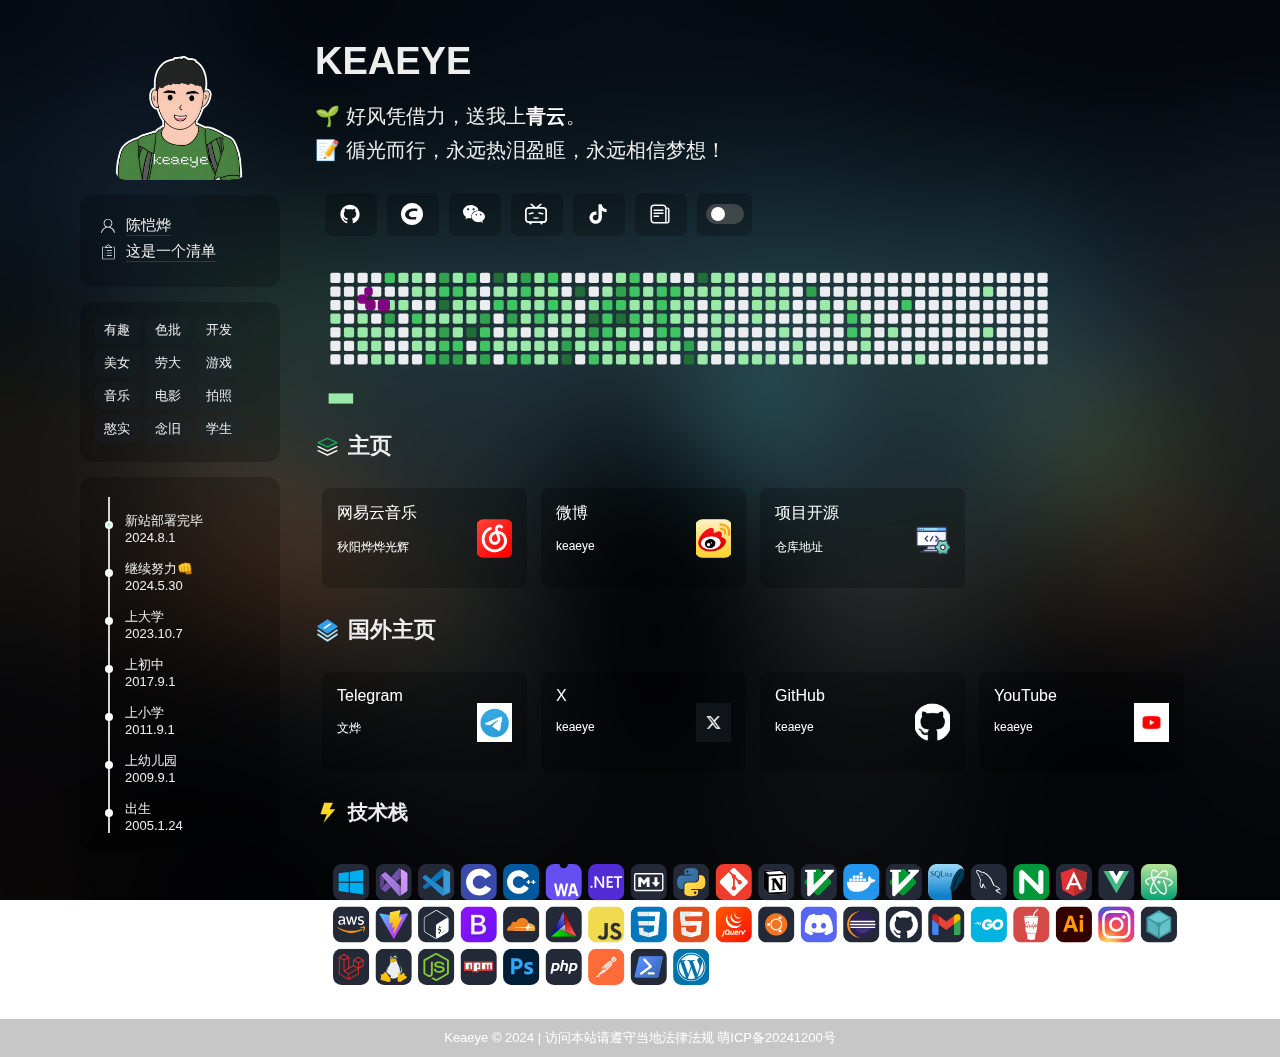
==== index.html @ 4d222f9a "Update index.html" ====
<!DOCTYPE html>
<html id="html">
<head>
	<meta charset="utf-8">
	<meta http-equiv="X-UA-Compatible" content="IE=edge">
	<title>KEAEYE | 恺烨</title>
	<link rel="icon" href="./static/img/favicon.ico">
	<meta name="description" content="I'm keaeye[恺烨]，一名热爱技术，爱捣鼓的人。📝喜欢分享技术，乐于结交朋友。循光而行，永远热泪盈眶，永远相信梦想——陈恺烨">
	<meta name="keywords" content="keaeye,网络安全,码农,编程,红蓝对抗,CTF,渗透测试,木马病毒,计算机网络,操作系统,逆向工程,Python,Web开发,全栈开发,C语言,汇编,Win32开发,加密与解密,Linux教学编,编程资源,编程学习,计算机,自学编程，恺烨，陈恺烨">
	<meta name="viewport" content="width=device-width, initial-scale=1.0, maximum-scale=1.0, user-scalable=no">
	<link rel="stylesheet" href="./static/css/style.css">
	<link rel="stylesheet" href="./static/css/theme.css">
</head>

<body>
	<div class="container-filter"></div>
	<div class="container-main">
		<div class="container-left">
			<a href="https://keaeye.fun" class="logo" style="background-image: url(./static/img/logo.png);"></a>
			<div class="left-div left-des">
				<div class="left-des-item">
					<svg t="1717036766762" class="icon" viewBox="0 0 1024 1024" version="1.1" xmlns="http://www.w3.org/2000/svg" p-id="3635" width="256" height="256">
						<path d="M372.90833 573.517773c-169.341448-111.108579-166.972428-309.963004-68.768101-421.613951 102.348833-116.358287 279.887193-127.374487 393.027092-22.006816 67.9699 63.303493 98.09176 142.622176 87.633278 234.845111-10.299865 90.780033-58.498936 159.3537-130.823125 205.234917 48.142787 30.295828 99.120212 56.329466 142.995693 91.271234 86.031759 68.517384 134.614581 160.776136 152.221056 269.300794 2.865338 17.662759-2.890921 31.80013-20.686714 35.397152-22.656633 4.58454-29.272493-12.377235-32.470414-30.341878-16.219857-91.127967-57.572818-168.686514-126.320452-230.746655-188.989477-170.6155-468.52362-125.859951-592.935552 96.771658-22.820367 40.836176-34.404517 88.175646-49.150772 133.176795-5.725558 17.473442-9.987748 35.136201-32.086664 31.150312-21.126748-3.806806-23.572518-20.502513-20.15458-39.848658 28.924559-163.748923 123.475581-274.468635 273.803468-340.422565 6.994494-3.070004 14.203887-5.648808 21.275131-8.549963C371.035627 576.899895 371.311927 575.93796 372.90833 573.517773zM509.948214 553.706011c125.547834 0.450267 230.900155-100.629631 230.741538-221.383141-0.158617-121.091211-107.787858-228.909769-228.781852-229.180952C391.205556 102.865617 284.405217 209.067306 282.128297 331.632119 279.943477 449.274691 386.621016 553.26086 509.948214 553.706011z" p-id="3636"></path>
					</svg>
					<a style="border-bottom: 1px solid rgba(125, 125, 125, .3);" target="_blank" onclick="return false;" href="#">陈恺烨</a>
				</div>
				<div class="left-des-item">
					<svg t="1717036859923" class="icon" viewBox="0 0 1024 1024" version="1.1" xmlns="http://www.w3.org/2000/svg" p-id="5327" width="256" height="256"><path d="M885.333333 981.333333H181.333333a53.393333 53.393333 0 0 1-53.333333-53.333333V224a53.393333 53.393333 0 0 1 53.333333-53.333333h53.333334a21.333333 21.333333 0 0 1 0 42.666666h-53.333334a10.666667 10.666667 0 0 0-10.666666 10.666667v704a10.666667 10.666667 0 0 0 10.666666 10.666667h704a10.666667 10.666667 0 0 0 10.666667-10.666667V224a10.666667 10.666667 0 0 0-10.666667-10.666667h-53.333333a21.333333 21.333333 0 0 1 0-42.666666h53.333333a53.393333 53.393333 0 0 1 53.333334 53.333333v704a53.393333 53.393333 0 0 1-53.333334 53.333333zM768 234.666667c0-26.046667-13.273333-50.786667-38.38-71.546667-19.533333-16.153333-46.053333-29.666667-77.186667-39.38a129.22 129.22 0 0 0-41.453333-54.84 128 128 0 0 0-155.293333 0 129.22 129.22 0 0 0-41.453334 54.84c-31.133333 9.713333-57.646667 23.226667-77.186666 39.38C311.94 183.88 298.666667 208.62 298.666667 234.666667a21.333333 21.333333 0 0 0 21.333333 21.333333h426.666667a21.333333 21.333333 0 0 0 21.333333-21.333333z m-403.76-38.666667c17.166667-14.193333 42.14-26.066667 72.226667-34.32a21.333333 21.333333 0 0 0 14.853333-14.666667C461.773333 110.666667 495.5 85.333333 533.333333 85.333333s71.56 25.333333 82 61.673334a21.333333 21.333333 0 0 0 14.853334 14.666666c30.086667 8.253333 55.06 20.126667 72.226666 34.32 5.46 4.513333 11.46 10.406667 15.953334 17.333334H348.286667c4.493333-6.92 10.493333-12.813333 15.953333-17.326667zM768 746.666667a21.333333 21.333333 0 0 0-21.333333-21.333334H448a21.333333 21.333333 0 0 0 0 42.666667h298.666667a21.333333 21.333333 0 0 0 21.333333-21.333333z m0-170.666667a21.333333 21.333333 0 0 0-21.333333-21.333333H448a21.333333 21.333333 0 0 0 0 42.666666h298.666667a21.333333 21.333333 0 0 0 21.333333-21.333333z m0-170.666667a21.333333 21.333333 0 0 0-21.333333-21.333333H448a21.333333 21.333333 0 0 0 0 42.666667h298.666667a21.333333 21.333333 0 0 0 21.333333-21.333334z m-448-21.333333a21.333333 21.333333 0 1 0 21.333333 21.333333 21.333333 21.333333 0 0 0-21.333333-21.333333z m21.333333 192a21.333333 21.333333 0 1 1-21.333333-21.333333 21.333333 21.333333 0 0 1 21.333333 21.333333z m0 170.666667a21.333333 21.333333 0 1 1-21.333333-21.333334 21.333333 21.333333 0 0 1 21.333333 21.333334z" fill="#ffffff" p-id="5328"></path></svg>
					<a style="border-bottom: 1px solid rgba(125, 125, 125, .3);" target="_blank" onclick="return false;" href="#">这是一个清单</a>
				</div>
			</div>
			<div class="left-div left-tag">
				<div class="left-tag-item">有趣</div>
				<div class="left-tag-item">色批</div>
				<div class="left-tag-item">开发</div>
				<div class="left-tag-item">美女</div>
				<div class="left-tag-item">劳大</div>
				<div class="left-tag-item">游戏</div>
				<div class="left-tag-item">音乐</div>
				<div class="left-tag-item">电影</div>
				<div class="left-tag-item">拍照</div>
				<div class="left-tag-item">憨实</div>
				<div class="left-tag-item">念旧</div>
				<div class="left-tag-item">学生</div>
			</div>
			<div class="left-div left-time">
				<ul id="line">
					<li>
						<div class="focus"></div>
						<div>新站部署完毕
						</div>
						<div>2024.8.1</div>
					</li>
					<li>
						<div class="focus"></div>
						<div>继续努力👊
						</div>
						<div>2024.5.30</div>
					</li>
					<li>
						<div class="focus"></div>
						<div>上大学</div>
						<div>2023.10.7</div>
					</li>
					<!--
					<li>
						<div class="focus"></div>
						<div>上高中</div>
						<div>2020.9.1</div>
					</li>
					-->
					<li>
						<div class="focus"></div>
						<div>上初中</div>
						<div>2017.9.1</div>
					</li>
					<li>
						<div class="focus"></div>
						<div>上小学</div>
						<div>2011.9.1</div>
					</li>
					<li>
						<div class="focus"></div>
						<div>上幼儿园</div>
						<div>2009.9.1</div>
					</li>
					<li>
						<div class="focus"></div>
						<div>出生</div>
						<div>2005.1.24</div>
					</li>
				</ul>
			</div>
		</div>
		<div class="container-right">
			<header>
				<a href="https://keaeye.fun" class="index-logo" style="background-image: url(./static/img/logo.png);"></a>
				<div class="welcome">KEAEYE</div>
				<div class="description">🌱 好风凭借力，送我上<span class="purpleText">青云</span>。</div>
				<div class="description">📝 循光而行，永远热泪盈眶，永远相信梦想！</div>

				<div class="iconContainer">
					<a class="iconItem" onclick="" target="_blank" href="https://github.com/keaeye">
						<svg t="1704870335945" class="icon" viewBox="0 0 1024 1024" version="1.1" xmlns="http://www.w3.org/2000/svg" p-id="2487">
                            <path d="M511.6 76.3C264.3 76.2 64 276.4 64 523.5 64 718.9 189.3 885 363.8 946c23.5 5.9 19.9-10.8 19.9-22.2v-77.5c-135.7 15.9-141.2-73.9-150.3-88.9C215 726 171.5 718 184.5 703c30.9-15.9 62.4 4 98.9 57.9 26.4 39.1 77.9 32.5 104 26 5.7-23.5 17.9-44.5 34.7-60.8-140.6-25.2-199.2-111-199.2-213 0-49.5 16.3-95 48.3-131.7-20.4-60.5 1.9-112.3 4.9-120 58.1-5.2 118.5 41.6 123.2 45.3 33-8.9 70.7-13.6 112.9-13.6 42.4 0 80.2 4.9 113.5 13.9 11.3-8.6 67.3-48.8 121.3-43.9 2.9 7.7 24.7 58.3 5.5 118 32.4 36.8 48.9 82.7 48.9 132.3 0 102.2-59 188.1-200 212.9 23.5 23.2 38.1 55.4 38.1 91v112.5c0.8 9 0 17.9 15 17.9 177.1-59.7 304.6-227 304.6-424.1 0-247.2-200.4-447.3-447.5-447.3z"  p-id="2488"></path>
                        </svg>
						<div class="iconTip">Github</div>
					</a>
					<a class="iconItem" onclick="" target="_blank" href="http://t.csdnimg.cn/J7cQx">
						<svg t="1711212145865" class="icon" viewBox="0 0 1024 1024" version="1.1" xmlns="http://www.w3.org/2000/svg" p-id="4451" width="200" height="200"><path d="M512 0c282.784 0 512 229.216 512 512s-229.216 512-512 512S0 794.784 0 512 229.216 0 512 0z m189.952 752l11.2-108.224c-31.904 9.536-100.928 16.128-147.712 16.128-134.464 0-205.728-47.296-195.328-146.304 11.584-110.688 113.152-145.696 232.64-145.696 54.784 0 122.432 8.8 151.296 18.336L768 272.704C724.544 262.24 678.272 256 599.584 256c-203.2 0-388.704 94.88-406.4 263.488C178.336 660.96 303.584 768 535.616 768c80.672 0 138.464-6.432 166.336-16z" fill="#FFFFFF" p-id="4452"></path></svg>
						<div class="iconTip">CSDN</div>
					</a>
					<a class="iconItem" onclick="pop('./static/img/vx.jpg')" href="javascript:void(0)">
						<svg t="1716999855742" class="icon" viewBox="0 0 1024 1024" version="1.1" xmlns="http://www.w3.org/2000/svg" p-id="5241" width="256" height="256"><path d="M693.248 347.218c11.633 0 23.265 0.86 34.939 2.048C696.852 203.12 540.672 94.74 362.496 94.74 163.348 94.74 0 230.4 0 403.005c0 99.574 54.19 181.453 144.916 244.9L108.79 757.064l126.853-63.816c45.343 8.847 81.879 18.022 126.853 18.022 11.223 0 22.487-0.368 33.71-1.597-7.25-24.085-11.223-49.766-11.223-75.858-0.04-158.147 136.07-286.597 308.265-286.597z m-195.092-98.345c27.279 0 45.342 18.063 45.342 45.343s-18.063 45.342-45.342 45.342c-27.32 0-54.6-18.063-54.6-45.342 0.41-27.239 27.689-45.343 54.6-45.343zM244.49 339.599c-27.32 0-54.6-18.063-54.6-45.342s27.28-45.343 54.6-45.343c27.28 0 45.302 18.063 45.302 45.343 0 26.87-18.022 45.342-45.302 45.342zM1024 629.801c0-144.876-144.916-262.922-307.896-262.922-172.606 0-308.265 118.046-308.265 262.922 0 145.326 135.7 262.963 308.265 262.963 36.126 0 72.622-9.257 108.748-18.063l99.574 54.6-27.28-90.727C969.81 783.974 1024 711.27 1024 629.801z m-407.839-45.343c-18.022 0-36.126-18.022-36.126-36.126 0-18.023 18.063-36.127 36.126-36.127 27.32 0 45.343 18.063 45.343 36.127 0 18.063-18.022 36.126-45.343 36.126z m199.516 0c-18.063 0-36.126-18.022-36.126-36.126 0-18.023 18.022-36.127 36.126-36.127 27.28 0 45.343 18.063 45.343 36.127 0 18.063-18.473 36.126-45.343 36.126z m0 0" fill="#ffffff" p-id="5242"></path></svg>
						<div class="iconTip">微信号</div>
					</a>
					<a class="iconItem" onclick="" target="_blank" href="https://b23.tv/58L9prE">
						<svg t="1716999901986" class="icon" viewBox="0 0 1071 1024" version="1.1" xmlns="http://www.w3.org/2000/svg" p-id="6380" width="256" height="256"><path d="M887.365188 952.783894H184.455499C82.758914 952.783894 0 876.72402 0 783.272408V336.111466c0-93.477378 82.758914-169.537251 184.455499-169.537252h704.043373c51.969094 0 101.67082 20.225949 136.377002 55.498973A159.256801 159.256801 0 0 1 1071.846453 336.420652V783.272408c0 93.451613-82.758914 169.511486-184.481265 169.511486zM184.455499 251.600495c-54.829069 0-99.429218 37.901109-99.429218 84.510971V783.272408c0 46.609861 44.600149 84.51097 99.429218 84.51097H887.365188c54.829069 0 99.429218-37.901109 99.429218-84.51097V335.415796a74.539706 74.539706 0 0 0-22.570613-53.72115c-18.808844-19.11803-46.377972-30.09415-75.750687-30.094151z" fill="#ffffff" p-id="6381"></path><path d="M397.794168 495.316736L219.651226 535.923226a36.355177 36.355177 0 0 1-15.175903-71.112889l178.142942-40.55496a35.8141 35.8141 0 0 1 43.131513 27.955611c4.302845 19.169562-8.786049 38.854434-27.95561 43.157279zM674.052285 495.316736c-19.169562-4.302845-32.258456-23.987717-27.955611-43.157279a35.8141 35.8141 0 0 1 43.131514-27.955611l178.142941 40.55496a36.355177 36.355177 0 0 1-15.175902 71.112889l-178.142942-40.554959zM268.811876 1023.999845a56.684187 56.684187 0 0 1-56.684187-56.813015v-42.590437a56.684187 56.684187 0 1 1 113.600264 0v42.590437a56.684187 56.684187 0 0 1-56.684187 56.813015zM803.034577 1023.999845a56.684187 56.684187 0 0 1-56.813015-56.813015v-42.590437a56.684187 56.684187 0 1 1 113.600264 0v42.590437a56.684187 56.684187 0 0 1-56.684187 56.813015z" fill="#ffffff" p-id="6382"></path><path d="M248.918821 42.946487m26.538343-29.671097l0 0q26.538343-29.671097 56.20944-3.132755l185.900469 166.272595q29.671097 26.538343 3.132754 56.20944l0 0q-26.538343 29.671097-56.20944 3.132755l-185.900468-166.272595q-29.671097-26.538343-3.132755-56.20944Z" fill="#ffffff" p-id="6383"></path><path d="M577.629382 262.330313m-26.538343-29.671098l0 0q-26.538343-29.671097 3.132755-56.20944l185.900468-166.272595q29.671097-26.538343 56.209441 3.132755l0 0q26.538343 29.671097-3.132755 56.20944l-185.900468 166.272595q-29.671097 26.538343-56.209441-3.132755Z" fill="#ffffff" p-id="6384"></path><path d="M595.621982 756.373184a39.447041 39.447041 0 0 1-30.738289-14.686357L533.346672 702.677799l-32.438814 38.467951a39.730462 39.730462 0 0 1-55.473207 5.153108l-44.316729-36.535535a23.188986 23.188986 0 1 1 29.501543-35.762569l39.163621 32.258455 33.495202-39.601634a39.6274 39.6274 0 0 1 61.038563 0.566842l32.722236 40.323069 45.424646-33.933215A23.188986 23.188986 0 1 1 669.904033 710.665117l-50.655051 37.798047a39.369745 39.369745 0 0 1-23.627 7.91002z" fill="#ffffff" p-id="6385"></path></svg>
						<div class="iconTip">B站</div>
					</a>
					<a class="iconItem" onclick="" target="_blank" href="https://v.douyin.com/iMnqpuas/ 4@5.com :3pm">
						<svg t="1717000121898" class="icon" viewBox="0 0 1024 1024" version="1.1" xmlns="http://www.w3.org/2000/svg" p-id="10944" width="256" height="256"><path d="M909.994667 309.475556v-34.702223a241.208889 241.208889 0 0 1-45.511111-4.892444 222.321778 222.321778 0 0 1-71.68-29.184 23.324444 23.324444 0 0 0-4.664889-4.380445 192.170667 192.170667 0 0 1-69.518223-76.458666 238.933333 238.933333 0 0 1-22.755555-63.146667h-0.853333a209.635556 209.635556 0 0 1-3.470223-39.822222H534.357333c0 75.719111 0.284444 151.438222-0.341333 227.157333v396.458667a131.413333 131.413333 0 0 1-61.781333 109.624889 130.104889 130.104889 0 0 1-130.844445 4.608 160.824889 160.824889 0 0 1-39.822222-32.597334 124.586667 124.586667 0 0 1-29.980444-67.527111 133.575111 133.575111 0 0 1 13.482666-74.922666 113.777778 113.777778 0 0 1 28.444445-35.328 159.288889 159.288889 0 0 1 66.673777-31.914667 110.705778 110.705778 0 0 1 61.952 1.877333V476.216889c0-15.246222 0.455111-30.549333-0.341333-45.511111-0.512-12.231111 0-24.462222 0-36.693334a287.345778 287.345778 0 0 0-190.236444 39.822223 290.133333 290.133333 0 0 0-95.630223 95.630222 286.890667 286.890667 0 0 0 79.644445 384.398222l2.104889 1.820445a283.192889 283.192889 0 0 0 104.106666 45.056 332.288 332.288 0 0 0 80.611556 6.485333 264.533333 264.533333 0 0 0 148.992-50.517333 297.187556 297.187556 0 0 0 81.009778-91.192889 310.556444 310.556444 0 0 0 42.040889-134.030223c0.967111-12.856889 0.398222-25.713778 0.341333-38.570666a35145.955556 35145.955556 0 0 1-0.967111-289.678222 371.427556 371.427556 0 0 0 216.177778 67.811555V309.475556z" fill="#ffffff" p-id="10945"></path></svg>
						<div class="iconTip">抖音</div>
					</a>
										<a class="iconItem" onclick="" target="_blank" href="https://blog.keaeye.fun">
						<svg t="1717000429493" class="icon" viewBox="0 0 1024 1024" version="1.1" xmlns="http://www.w3.org/2000/svg" p-id="14728" width="256" height="256"><path d="M0 0h1024v1024H0z" fill="#ffffff" opacity=".01" p-id="14729"></path><path d="M238.912 136.512a102.4 102.4 0 0 0-102.4 102.4v546.176a102.4 102.4 0 0 0 102.4 102.4h512V238.912a102.4 102.4 0 0 0-102.4-102.4h-409.6z m409.6-68.224c81.152 0 151.04 57.024 167.296 136.512h37.504a102.4 102.4 0 0 1 102.4 102.4v546.112a102.4 102.4 0 0 1-102.4 102.4h-614.4a170.688 170.688 0 0 1-170.624-170.624V238.912a170.688 170.688 0 0 1 170.624-170.624h409.6z m204.8 819.2a34.112 34.112 0 0 0 34.176-34.176V307.2a34.112 34.112 0 0 0-34.176-34.112H819.2v614.4h34.112z" fill="#ffffff" p-id="14730"></path><path d="M443.712 580.288a34.112 34.112 0 0 1 0 68.224h-204.8a34.112 34.112 0 1 1 0-68.224h204.8z m204.8-136.576a34.112 34.112 0 1 1 0 68.288h-409.6a34.112 34.112 0 0 1 0-68.288z m0-136.512a34.112 34.112 0 1 1 0 68.288h-409.6a34.112 34.112 0 1 1 0-68.288z" fill="#ffffff" p-id="14731"></path></svg>
						<div class="iconTip">博客</div>
					</a>
					<a class="switch" href="javascript:void(0)">
						<div class="onoffswitch">
							<input type="checkbox" name="onoffswitch" class="onoffswitch-checkbox" id="myonoffswitch" checked>
							<label class="onoffswitch-label" for="myonoffswitch">
								<span class="onoffswitch-inner"></span>
								<span class="onoffswitch-switch"></span>
							</label>
						</div>
					</a>
				</div>

				<div class="tanChiShe">
					<img id="tanChiShe" src="./static/svg/snake-Light.svg" alt="">
				</div>
			</header>

			<content>
				<div class="title">
					<svg t="1717039970588" class="icon" viewBox="0 0 1024 1024" version="1.1" xmlns="http://www.w3.org/2000/svg" p-id="7735" width="256" height="256"><path d="M906.24 543.232l-380.9792 177.0496a28.9792 28.9792 0 0 1-26.112 0.6144l-382.0032-177.7664a27.5456 27.5456 0 1 1 23.296-49.8688l370.9952 172.6976 371.3536-172.5952a27.5456 27.5456 0 1 1 23.4496 49.8688zM140.4416 658.5344l370.9952 172.6976 371.3536-172.5952a27.5456 27.5456 0 1 1 23.296 49.8688L525.1072 885.76a29.1328 29.1328 0 0 1-26.112 0.6144l-381.8496-177.9712a27.5456 27.5456 0 1 1 23.296-49.8688z" fill="#FFFFFF" p-id="7736"></path><path d="M922.9824 352.3072v-1.792a26.0608 26.0608 0 0 0-5.632-14.6432l-0.4608-0.5632A29.7472 29.7472 0 0 0 906.24 326.656l-381.2352-177.2544a29.2352 29.2352 0 0 0-26.1632-0.6144l-381.952 177.92A28.16 28.16 0 0 0 102.4 363.8272a26.4704 26.4704 0 0 0 10.24 11.4176 34.9696 34.9696 0 0 0 4.4544 2.6112l381.8496 177.7664a29.1328 29.1328 0 0 0 26.112-0.6144L906.24 377.9072a28.672 28.672 0 0 0 10.24-7.7824l0.8704-0.9728a26.2656 26.2656 0 0 0 5.7344-14.848c-0.1536-1.024-0.1024-1.4336-0.1024-1.9968z m-411.5456 148.48l-318.8224-148.48 318.6688-148.48 319.3344 148.48z" fill="#00B65F" p-id="7737"></path></svg>
					主页
				</div>

				<div class="projectList">
					<a class="projectItem a" target="_blank" href="https://y.music.163.com/m/user?id=1395076353">
					<div class="projectItemLeft">
						<h1>网易云音乐</h1>
						<p>秋阳烨烨光辉</p>
					</div>
					<div class="projectItemRight">
						<img src="./static/img/wyy.png" alt="">
					</div>
					</a>

					<a class="projectItem a" target="_blank" href="https://weibo.com/u/6434882560">
						<div class="projectItemLeft">
							<h1>微博</h1>
							<p>keaeye</p>
						</div>
						<div class="projectItemRight">
							<img src="./static/img/wb.png" alt="">
						</div>
					</a>

                                       <a class="projectItem b" target="_blank" href="https://github.com/keaeye/keaeye.github.io">
						<div class="projectItemLeft">
							<h1>项目开源</h1>
							<p>仓库地址</p>
						</div>
						<div class="projectItemRight">
							<img src="./static/img/i5.png" alt="">
						</div>
					</a>

				</div>
				<div class="title">
					<svg t="1717040026147" class="icon" viewBox="0 0 1024 1024" version="1.1" xmlns="http://www.w3.org/2000/svg" p-id="9734" width="256" height="256"><path d="M491.008 966.016L106.88 703.104c-18.944-12.928-21.632-39.808-5.76-56.32 12.416-12.8 32.128-15.104 47.104-5.248L491.52 867.968c12.416 8.192 28.544 8.192 40.832 0l342.4-227.2c14.976-9.856 34.816-7.68 47.232 5.248l0.896 0.896c15.744 16.512 13.056 43.264-5.888 56.192L532.864 966.016c-12.672 8.704-29.184 8.704-41.856 0z" fill="#BAE7FF" p-id="9735"></path><path d="M491.008 799.744L106.88 536.704c-18.944-12.928-21.632-39.808-5.76-56.32 12.416-12.8 32.128-15.104 47.104-5.248L491.52 701.568c12.416 8.192 28.544 8.192 40.832 0l342.4-227.2c14.976-9.984 34.816-7.68 47.232 5.248l0.896 0.896c15.744 16.512 13.056 43.264-5.888 56.192L532.864 799.744c-12.672 8.576-29.184 8.576-41.856 0z" fill="#99DBF2" p-id="9736"></path><path d="M491.008 633.344L115.456 376.192c-21.504-14.72-21.504-46.464 0-61.184L491.008 57.984c12.672-8.576 29.184-8.576 41.856 0l375.552 257.152c21.504 14.72 21.504 46.464 0 61.184L532.864 633.344c-12.672 8.576-29.184 8.576-41.856 0z" fill="#319EEC" p-id="9737"></path><path d="M636.288 279.424L401.024 439.168c-15.104 10.24-35.968 6.272-46.208-8.832s-6.272-35.968 8.832-46.208l235.264-159.744c15.104-10.24 35.968-6.272 46.208 8.832s6.272 35.968-8.832 46.208z" fill="#FFFFFF" p-id="9738"></path></svg>
					国外主页
				</div>

				<div class="projectList">
					<a class="projectItem b" target="_blank" href="https://t.me/keaeye">
						<div class="projectItemLeft">
							<h1>Telegram</h1>
							<p>文烨</p>
						</div>
						<div class="projectItemRight">
							<img src="./static/img/telegram.jpg" alt="">
						</div>
					</a>

					<a class="projectItem b" target="_blank" href="https://x.com/chen050124?t=INW8PSda0GGayMvz7vIZtw&s=09">
						<div class="projectItemLeft">
							<h1>X</h1>
							<p>keaeye</p>
						</div>
						<div class="projectItemRight">
							<img src="./static/img/x.png" alt="">
						</div>
					</a>

					<a class="projectItem b" target="_blank" href="https://github.com/keaeye">
						<div class="projectItemLeft">
							<h1>GitHub</h1>
							<p>keaeye</p>
						</div>
						<div class="projectItemRight">
							<img src="./static/img/github.png" alt="">
						</div>
					</a>
					
					<a class="projectItem b" target="_blank" href="https://youtube.com/@keaeye?si=I_HWl1Apapp260wF">
						<div class="projectItemLeft">
							<h1>YouTube</h1>
							<p>keaeye</p>
						</div>
						<div class="projectItemRight">
							<img src="./static/img/youtube.png" alt="">
						</div>
					</a>
				</div>
			
				<div class="title" style="font-size: 20px;">
					<svg t="1717040172881" class="icon" viewBox="0 0 1024 1024" version="1.1" xmlns="http://www.w3.org/2000/svg" p-id="12695" width="256" height="256"><path d="M377.9 114.1h358.3l-136.4 268 231.5 0.3-485.1 559.3 139.5-356.4H222.6z" fill="#FED928" p-id="12696"></path></svg>
					技术栈
				</div>
				<div class="skill">
					<img id="skillPc" src="./static/svg/skillPc.svg" alt="" srcset="">
					<!--<img id="skillPc" src="https://skillicons.dev/icons?i=windows,visualstudio,vscode,c,cpp,wasm,dotnet,md,py,git,notion,vim,docker,vim,sqlite,mysql,nginx,angular,vue,atom,aws,vite,bash,bootstrap,cloudflare,cmake,js,css,html,jquery,ubuntu,discord,eclipse,github,gmail,go,gulp,ai,instagram,ipfs,laravel,linux,nodejs,npm,ps,php,postman,powershell,wordpress&perline=20" />
					<img id="skillWap" src="https://skillicons.dev/icons?i=windows,visualstudio,vscode,c,cpp,wasm,dotnet,md,py,git,notion,vim,docker,vim,sqlite,mysql,nginx,angular,vue,atom,aws,vite,bash,bootstrap,cloudflare,cmake,js,css,html,jquery,ubuntu,discord,eclipse,github,gmail,go,gulp,ai,instagram,ipfs,laravel,linux,nodejs,npm,ps,php,postman,powershell,wordpress&perline=9" />-->
					<img id="skillWap" src="./static/svg/skillWap.svg" alt="" srcset="">
				</div>
			</content>
		</div>
	</div>
	<footer>
		Keaeye © 2024 | <a target="_blank" href="https://keaeye.fun/"> 访问本站请遵守当地法律法规 </a>
<a href="https://icp.gov.moe/?keyword=20241200" target="_blank">萌ICP备20241200号</a>
	</footer>
	<div class="tc">
		<div onclick="" class="tc-main">
			<img class="tc-img" src="" alt="" srcset="">
		</div>
	</div>
<div id="xf-MusicPlayer" data-cdnName="https://player.xfyun.club/js"   data-randomSongList="1"></div>
<script src="https://player.xfyun.club/js/xf-MusicPlayer/js/xf-MusicPlayer.min.js"></script>
</body>
<script src="./static/js/script.js"> </script>

</html>
---- static/css/style.css ----
* {
    margin: 0;
    padding: 0;
    box-sizing: border-box;
    transition: background-color 0.2s ease;
    font-family: -apple-system, BlinkMacSystemFont, "Segoe UI", "Noto Sans", Helvetica, Arial, sans-serif, "Apple Color Emoji", "Segoe UI Emoji";
    word-wrap: break-word;
}
a:hover, a:link, a:visited, a:active, a:focus {
    text-decoration: none;
    outline: none;
    border: none;
    color: inherit;
    -webkit-tap-highlight-color: rgba(0, 0, 0, 0);
}
/* 设置滚动条样式 */
::-webkit-scrollbar {
    width: 0px;
}
::-webkit-scrollbar-thumb {
    background-color: var(--main_text_color, #000000);
    border-radius: 8px;
    height: 20%;
}
::-webkit-scrollbar-track {
    background-color: var(--main_bg_color, linear-gradient(50deg, #a2d0ff, #ffffff));
}
html[data-theme="Dark"] {
    --main_text_color: #fff;
    --gradient:linear-gradient(120deg, rgb(133, 62, 255), #f76cc6 30%, rgb(255, 255, 255) 60%);
    --purple_text_color: #ffffff;
    --text_bg_color: rgb(26, 4, 48);
    --item_bg_color: rgb(19, 20, 24);
    --item_hover_color: rgb(19, 23, 27);
    --item_left_title_color: rgb(255, 255, 255);
    --item_left_text_color: rgb(142, 142, 142);
    --footer_text_color: #646464;
    --left_tag_item: linear-gradient(50deg, #1f2327, #000000);
    --card_filter: 0px;
    --back_filter: 0px;
    --back_filter_color: #000000;
    --fill:#ffffff;
}
body {
    display: flex;
    height: 100%;
    min-height: 100vh;
    width: 100%;
    position: relative;
    font-family: "b", "a", sans-serif;
    background: var(--main_bg_color);
    background-repeat: no-repeat;
    background-size: cover;
    background-position: center;
    background-attachment: fixed;
    transition: color 0.1s ease;
    justify-content: center;
    color: var(--main_text_color);
}
#container-loading {
    background: radial-gradient(white, #d8eaff);
    background-size: 100%;
    background-position: center;
    height: 100%;
    width: 100%;
    position: fixed;
    z-index: 999999;
    margin-top: 0px;
    top: 0px;
    pointer-events: none;
    opacity: 1;
    display: flex;
    justify-content: center;
    align-items: center;
}
#container-loading-center {
    height: 150px;
    width: 150px;
    position: relative;
    border-radius: 50%;
    background: #472eff;
    animation: zoom 1s linear infinite;
}
@keyframes zoom {
    0% {
        transform: scale(0);
        opacity: 1;
   }
    50% {
        opacity: 0.5;
   }
    100% {
        transform: scale(1);
        opacity: 0;
   }
}
.container-filter {
    position: fixed;
    width: 100%;
    height: 100%;
    background: var(--back_filter_color);
    backdrop-filter: blur(var(--back_filter));
    -webkit-backdrop-filter: blur(var(--back_filter));
    z-index: -99999999;
}
.container-main {
    width: 100%;
    transition: transform 0.5s ease;
    max-width: 1150px;
    position: relative;
    flex-direction: row;
}
.container-left {
    overflow-y: scroll;
    width: 230px;
    height: 100vh;
    display: flex;
    padding: 0 15px;
    position: fixed;
    align-items: center;
    flex-direction: column;
}
.container-left::-webkit-scrollbar {
    display: none;
}
.logo {
    flex-shrink: 0;
    width: 65%;
    position: relative;
    aspect-ratio: 1/1;
    margin-top: 50px;
    background-size: cover;
    border-radius: 8%;
}
.left-div {
    flex-shrink: 0;
    width: 100%;
    border-radius: 13px;
    margin-top: 15px;
    padding: 20px;
    backdrop-filter: blur(var(--card_filter));
    -webkit-backdrop-filter: blur(var(--card_filter));
    background: var(--item_bg_color);
}
.left-des {
    display: flex;
    flex-direction: column;
    justify-content: center;
}
.left-des-item {
    display: flex;
    align-items: center;
    line-height: 20px;
    font-size: 15px;
    margin-bottom: 5px;
    overflow: hidden;
}
.left-des-item i,.left-des-item svg{
    width: 16px;
    height: 16px;
    fill:var(--fill);
    font-size: 18px;
    margin-right: 10px;
}
.left-tag {
    display: flex;
    flex-direction: row;
    flex-wrap: wrap;
    padding: 14px;
}
.left-tag-item {
    display: flex;
    justify-content: center;
    align-items: center;
    height: 28px;
    margin: 0px 5px 5px 0;
    padding: 10px;
    font-size: 13px;
    border-radius: 10px;
    background: var(--left_tag_item);
}
#line {
    width: 100%;
    max-height: 400px;
    font-size: 13px;
    padding-left: 8px;
    scroll-snap-type: y mandatory;
    overflow-y: scroll;
}
#line li {
    list-style: none;
    position: relative;
    padding: 15px 0px 0px 15px;
    border-left: 2px solid #d5d5d5;
    border-radius: 0;
    scroll-snap-align: end;
    color: var(--main_text_color);
}
.focus {
    width: 8px;
    height: 8px;
    border-radius: 22px;
    background-color: rgb(255 255 255);
    border: 2px solid #fff;
    position: absolute;
    left: -5px;
    top: 50%;
}
#line li:first-child .focus:first-child {
    background-color: #aaffcd;
    animation: focus 1.8s ease infinite;
}
#line::-webkit-scrollbar {
    display: none;
}
.container-right {
    width: calc(100% - 230px);
    display: flex;
    padding: 20px;
    position: relative;
    float: right;
    padding-bottom: 50px;
    flex-direction: column;
}
.welcome {
    font-size: 38px;
    font-weight: 800;
    margin: 20px 0;
}
.index-logo {
    flex-shrink: 0;
    width: 40%;
    margin-top: 30px;
    position: relative;
    max-width: 200px;
    aspect-ratio: 1/1;
    background-size: cover;
    border-radius: 50%;
    border: 0.5px solid #ffffff;
}
.description {
    font-size: 20px;
    margin-top: 7px;
}
.gradientText {
    -webkit-background-clip: text;
    -webkit-text-fill-color: transparent;
    background-size: 200%;
    background-position: 0%;
    font-family: "title";
    animation: backgroundSizeAnimation 10s ease-in-out infinite;
    background-image: var(--gradient);
}
@keyframes backgroundSizeAnimation {
    0% {
        background-position: 100%;
   }
    25% {
        background-position: 50%;
   }
    50% {
        background-position: 0%;
   }
    75% {
        background-position: 50%;
   }
    100% {
        background-position: 100%;
   }
}
.purpleText {
    color: var(--purple_text_color);
    font-weight: 800;
}
.textBackground {
    font-weight: 800;
    background: var(--text_bg_color);
    border-radius: 5px;
    font-size: 17px;
    margin: 0 3px;
    padding: 2px 4px;
}
.iconContainer {
    width: 100%;
    height: 60px;
    display: flex;
    align-items: center;
    overflow-x: scroll;
    margin-top: 20px;
}
.iconContainer::-webkit-scrollbar {
    display: none;
}
.iconItem {
    width: 52px;
    height: 43px;
    box-sizing: border-box;
    border-radius: 7px;
    display: flex;
    margin-left: 10px;
    backdrop-filter: blur(var(--card_filter));
    -webkit-backdrop-filter: blur(var(--card_filter));
    background: var(--item_bg_color);
    align-items: center;
    justify-content: center;
    transition: width 0.6s ease, opacity 0.5s ease, transform 0.6s ease;
    flex-shrink: 0;
}
.iconItem i,.iconItem svg{
    width: 22px;
    height: 22px;
    fill:var(--fill);
    font-size: 22px;
    margin-right: 3px;
}
.switch {
    width: 55px;
    height: 43px;
    box-sizing: border-box;
    border-radius: 7px;
    display: flex;
    margin-left: 10px;
    backdrop-filter: blur(var(--card_filter));
   -webkit-backdrop-filter: blur(var(--card_filter));
    background: var(--item_bg_color);
    align-items: center;
    justify-content: center;
    transition: width 1s ease, opacity 1s ease, transform 1s ease;
    flex-shrink: 0;
}
.iconTip {
    white-space: nowrap;
    display: none;
}
.iconItem:hover {
    width: 95px;
    transform: translateY(-2px);
    background: var(--item_hover_color);
}
.iconItem:hover .iconTip {
    display: block;
}
.switch:hover {
    width: 55px;
   /* transform: translateY(-2px);
    */
    background: var(--item_hover_color);
}
.tanChiShe {
    width: 85%;
}
.tanChiShe img {
    width: 100%;
    height: 100%;
    object-fit: cover;
}
.title {
    display: flex;
    align-items: center;
    font-size: 22px;
    font-weight: 800;
    margin: 20px 0;
    transition: transform 0.4s ease;
}
.title i ,.title svg{
    margin-right: 8px;
    height: 25px;
    width: 25px;
    fill:var(--fill);
}
.title:hover {
    transform: translateY(-5px);
}
.projectList {
    display: flex;
    flex-wrap: wrap;
}
.projectItem {
    margin: 7px;
    display: flex;
    background-color: var(--item_bg_color);
    border-radius: 8px;
    padding: 15px;
    height: 95px;
    width: calc(25% - 15px);
    backdrop-filter: blur(var(--card_filter));
   -webkit-backdrop-filter: blur(var(--card_filter));
    -webkit-backdrop-filter: blur(var(--card_filter));
   -webkit-backdrop-filter: blur(var(--card_filter));
    transition: opacity 0.3s ease, background-color 0.3s ease, border 0.3s ease, transform 0.2s ease;
}
.projectItem {
    display: flex;
    background-color: var(--item_bg_color);
    border-radius: 8px;
    padding: 15px;
    height: 100px;
    width: calc(25% - 15px);
    backdrop-filter: blur(var(--card_filter));
   -webkit-backdrop-filter: blur(var(--card_filter));
    transition: opacity 0.5s ease, background-color 0.2s ease, border 0.2s ease, transform 0.3s ease;
}
.projectItem:hover {
    box-shadow: 0 8px 16px -4px #2c2d300c;
    transform: translateY(-2px);
}
.projectItem.pressed {
    transform: scale(0.9);
   /* 缩小到原来的0.9倍 */
    background-color: var(--item_hover_color);
}
.projectItem:hover .projectItemLeft {
    width: 100%;
}
.projectItem:hover .projectItemRight {
    width: 0%;
}
.projectItem:hover .projectItemRight img {
    transform: rotate(40deg);
}
.projectItem:hover h1 {
    font-size: 18px;
}
.projectItemLeft p {
    font-size: 12px;
    margin-top: 15px;
    color: var(--item_left_text_color);
}
.projectItemLeft h1 {
    font-weight: normal;
    font-size: 16px;
    margin: 0px;
    transition: font-size 0.4s ease;
    color: var(--item_left_title_color);
}
.projectItemLeft {
    transition: width 0.4s ease;
    height: 100%;
    width: 80%;
}
.projectItemRight {
    overflow: hidden;
    transition: width 0.4s ease;
    display: flex;
    justify-content: center;
    align-items: center;
    width: 20%;
    height: 100%;
}
.projectItemRight img {
    height: 39px;
    width: 39px;
}
.skill {
    padding: 18px;
    width: 100%;
}
.skill img {
    width: 100%;
    height: 100%;
    object-fit: cover;
}
.skill #skillWap {
    display: none;
}
footer {
    position: absolute;
    padding: 10px;
    text-align: center;
    width: 100%;
    backdrop-filter: blur(var(--card_filter));
    -webkit-backdrop-filter: blur(var(--card_filter));
    background: var(--item_bg_color);
    color: var(--footer_text_color);
    font-size: 13px;
    bottom: 0;
}
@media (min-width: 800px) {
    .index-logo {
        display: none;
   }
}
@media (max-width: 1150px) {
    .a {
        width: calc(50% - 20px);
   }
    .projectItem{
        margin: 10px;
   }
    .b {
        width: calc(50% - 20px);
   }
}
@media (max-width: 800px) {
    .container-left {
        display: none;
   }
    .a .projectItemRight {
        display: none;
   }
    .a .projectItemRight img {
        display: none;
   }
    .a .projectItemLeft {
        width: 100%;
   }
    .a {
        width: calc(50% - 18px);
        margin: 9px;
   }
    .b {
        height: 110px;
        margin: 8px 15px;
        width: calc(100% - 30px);
   }
    .container-right {
        width: 100%;
   }
    .tanChiShe {
        width: 100%;
   }
    .description {
        font-size: 4vw;
   }
    .welcome {
        font-size: 8vw;
        margin: 2vw 0;
   }
    .iconContainer {
        margin-top: 4vw;
   }
    .projectItem{
        padding: 10px;
   }
    .projectItemLeft p {
        font-size: 13px;
   }
    .projectItemLeft h1 {
        font-size: 18px;
   }
    .projectItem:hover h1 {
        font-size: 20px;
   }
    .skill #skillWap {
        display: block;
   }
    .skill #skillPc {
        display: none;
   }

   .iconItem {
        width: 35px;
        height: 35px;
   }
   .switch {
        display: none;
    }
}
.tc {
    position: fixed;
    display: flex;
    visibility: hidden;
    width: 100vw;
    height: 100vh;
    backdrop-filter: blur(10px);
    background: rgba(20, 20, 20, 0.5);
    z-index: 99999;
    align-items: center;
    justify-content: center;
    flex-direction: column;
}
.tc-main {
    z-index: 100000;
    width: 80%;
    max-width: 380px;
    background-color: #ffffff;
    border-radius: 15px;
    display: flex;
    transition: transform 0.2s linear;
    align-items: center;
    justify-content: center;
    overflow: hidden;
    transform: translateY(30%) scale(0.5);
}
.tc-img {
    width: 100%;
    height: 100%;
}
.tc.active {
    visibility: visible;
}
.tc-main.active {
    transform: translateY(0) scale(1);
}
.onoffswitch {
    position: relative;
    width: 38px;
    height: 20px;
}
.onoffswitch-checkbox {
    display: none;
}
.onoffswitch-label {
    display: block;
    overflow: hidden;
    cursor: pointer;
    height: 100%;
    border-radius: 50px;
}
.onoffswitch-inner {
    display: flex;
    justify-content: center;
    align-items: center;
    width: 200%;
    height: 100%;
    margin-left: -100%;
    transition: margin 0.2s ease-in 0s;
}
.onoffswitch-inner:before, .onoffswitch-inner:after {
    display: flex;
    justify-content: center;
    align-items: center;
    float: left;
    width: 50%;
    height: 100%;
    padding: 0;
    font-size: 12px;
    color: white;
    font-family: Trebuchet, Arial, sans-serif;
    font-weight: bold;
    box-sizing: border-box;
}
.onoffswitch-inner:before {
    content: "";
    background-color: rgb(110 110 110 / 50%);
    color: #FFFFFF;
    text-align: left;
}
.onoffswitch-inner:after {
    content: "";
    background-color: #272727;
    color: #FAFAFA;
    text-align: right;
}
.onoffswitch-switch {
    display: block;
    height: 70%;
    aspect-ratio: 1/1;
    background: #FFFFFF;
    position: absolute;
    top: 12.5%;
    bottom: 12.5%;
    right: 5px;
    border-radius: 20px;
    transition: right 0.2s ease-in 0s;
}
.onoffswitch-checkbox:checked+.onoffswitch-label .onoffswitch-inner {
    margin-left: 0;
}
.onoffswitch-checkbox:checked+.onoffswitch-label .onoffswitch-switch {
    right: 50%;
}
---- static/css/theme.css ----
/*
--svgcolor svg图标的颜色
--main-bg-color主页背景
--main-text-color文本颜色
--gradient标题渐变颜色

--purple-text-color描述紫色文本颜色
--text-bg-color描述紫色文本背景颜色
--item-bg-color项目背景颜色
--item-hover-color项目鼠标移入颜色
--item-left-title-color项目标题颜色
--item-left-text-color项目描述颜色
--footer-text-color底部文本颜色
--left-tag-item左侧标签颜色
--card-filter卡片模糊的数值
--back-filter背景模糊的数值
--back-filter-color全局阴影遮罩

只有最下面的会生效,也就是将你要设置的主题剪切到最下面
*/

.index-logo{
    display: none;
}
/*非常吃性能,低配手机会卡顿*/
/*卡片模糊背景＋黑色透明卡片+白色svg**/
html {
    --name: 主题1;
    --main_bg_color: url(../img/background.jpg);
    --main_text_color: #eeeeee;
    --gradient: linear-gradient(120deg, #bd34fe, #e0321b 30%, #41d1ff 60%);
    --purple_text_color: #ffffff;
    --text_bg_color: #00000040;
    --item_bg_color: #00000038;
    --item_hover_color: #33333338;
    --item_left_title_color: #ffffff;
    --item_left_text_color: #ffffff;
    --footer_text_color: #ffffff;
    --left_tag_item: rgb(27 42 57 / 20%);
    --card_filter: 15px;
    --back_filter: 0px;
    --back_filter_color: #00000030;
    --fill:#ffffff;
}
html {
   /*图片模糊背景＋白色透明卡片+黑色svg*/
    --name: 主题2;
    --main_bg_color: url(../img/background.jpg);
    --main_text_color: #000000;
    --gradient: linear-gradient(120deg, #bd34fe, #e0321b 30%, #41d1ff 60%);
    --purple_text_color: #ffffff;
    --text_bg_color: rgb(121 163 231);
    --item_bg_color: rgba(249, 250, 251, 0.42);
    --item_hover_color: rgba(244, 245, 246, 0.8);
    --item_left_title_color: #000000;
    --item_left_text_color: #494949;
    --footer_text_color: #ffffff;
    --left_tag_item: #c7e1fa;
    --card_filter: 0px;
    --back_filter: 20px;
    --back_filter_color: #00000030;
    --fill:#000000;
}
html {
   /*蓝色渐变+黑色svg**/
    --name: 主题3;
    --main_bg_color: linear-gradient(50deg, #a2d1ff, #ffffff);
    --main_text_color: #000000;
    --gradient: linear-gradient(120deg, #bd34fe, #e0321b 30%, #41d1ff 60%);
    --purple_text_color: #ffffff;
    --text_bg_color: rgb(196 217 251);
    --item_bg_color: rgba(249, 250, 251, 0.5);
    --item_hover_color: rgba(244, 245, 246, 0.8);
    --item_left_title_color: #000000;
    --item_left_text_color: #494949;
    --footer_text_color: #222222;
    --left_tag_item: linear-gradient(50deg, #a2d1ff, #ffffff);
    --card_filter: 0px;
    --back_filter: 0px;
    --back_filter_color: #00000000;
    --fill:#000000;
}
html {
   /*白色简约+黑色svg**/
    --name: 主题4;
    --main_bg_color: #ffffff;
    --main_text_color: #000000;
    --gradient: linear-gradient(120deg, #bd34fe, #e0321b 30%, #41d1ff 60%);
    --purple_text_color: #ffffff;
    --text_bg_color: rgb(240 243 247);
    --item_bg_color: rgb(247 247 247);
    --item_hover_color: rgba(244, 245, 246, 0.5);
    --item_left_title_color: #000000;
    --item_left_text_color: #494949;
    --footer_text_color: #222222;
    --left_tag_item: #ffffff;
    --card_filter: 0px;
    --back_filter: 0px;
    --back_filter_color: #00000000;
    --fill:#000000;
}
html {
   /*图片模糊背景＋黑色透明卡片+白色svg**/
    --name: 主题5;
    /* --main_bg_color: url(../img/background.jpg); 为了页面首次显示更顺滑，背景图放在js中实现*/
    --main_text_color: #eeeeee;
    --gradient: linear-gradient(120deg, #bd34fe, #e0321b 30%, #41d1ff 60%);
    --purple_text_color: #ffffff;
    --text_bg_color: #00000040;
    --item_bg_color: #00000038;
    --item_hover_color: #33333338;
    --item_left_title_color: #ffffff;
    --item_left_text_color: #ffffff;
    --footer_text_color: #ffffff;
    --left_tag_item: rgb(27 42 57 / 20%);
    --card_filter: 0px;
    --back_filter: 68px;
    --back_filter_color: #00000060;
    --fill:#ffffff;
}
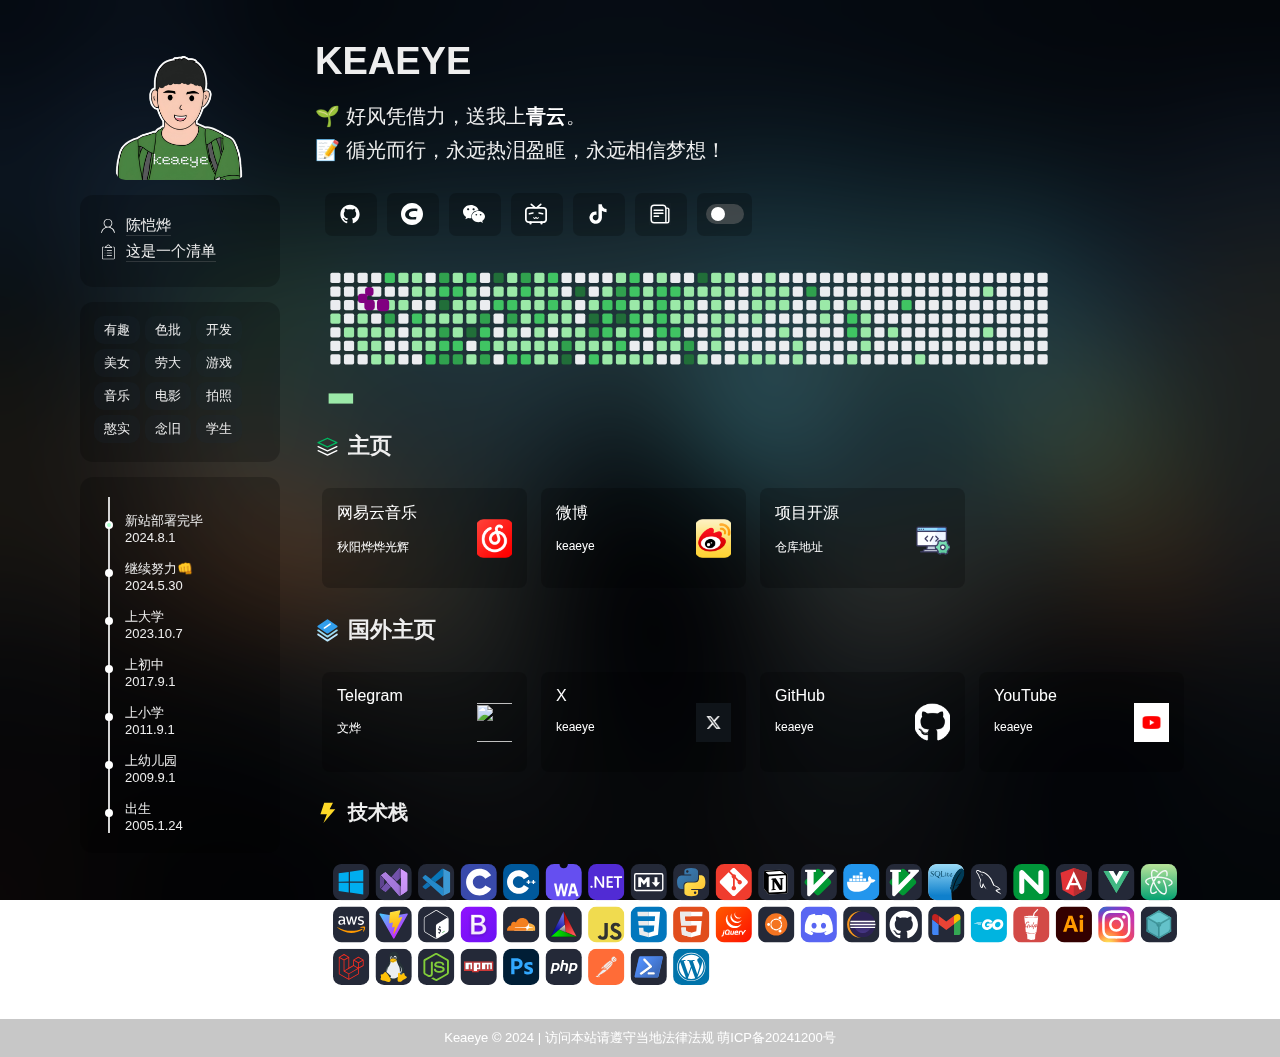
==== commit cbf67947: "Update index.html" ====
--- a/index.html
+++ b/index.html
@@ -192,7 +192,7 @@
 							<p>文烨</p>
 						</div>
 						<div class="projectItemRight">
-							<img src="./static/img/telegram.jpg" alt="">
+							<img src="./static/img/telegram.png" alt="">
 						</div>
 					</a>
 
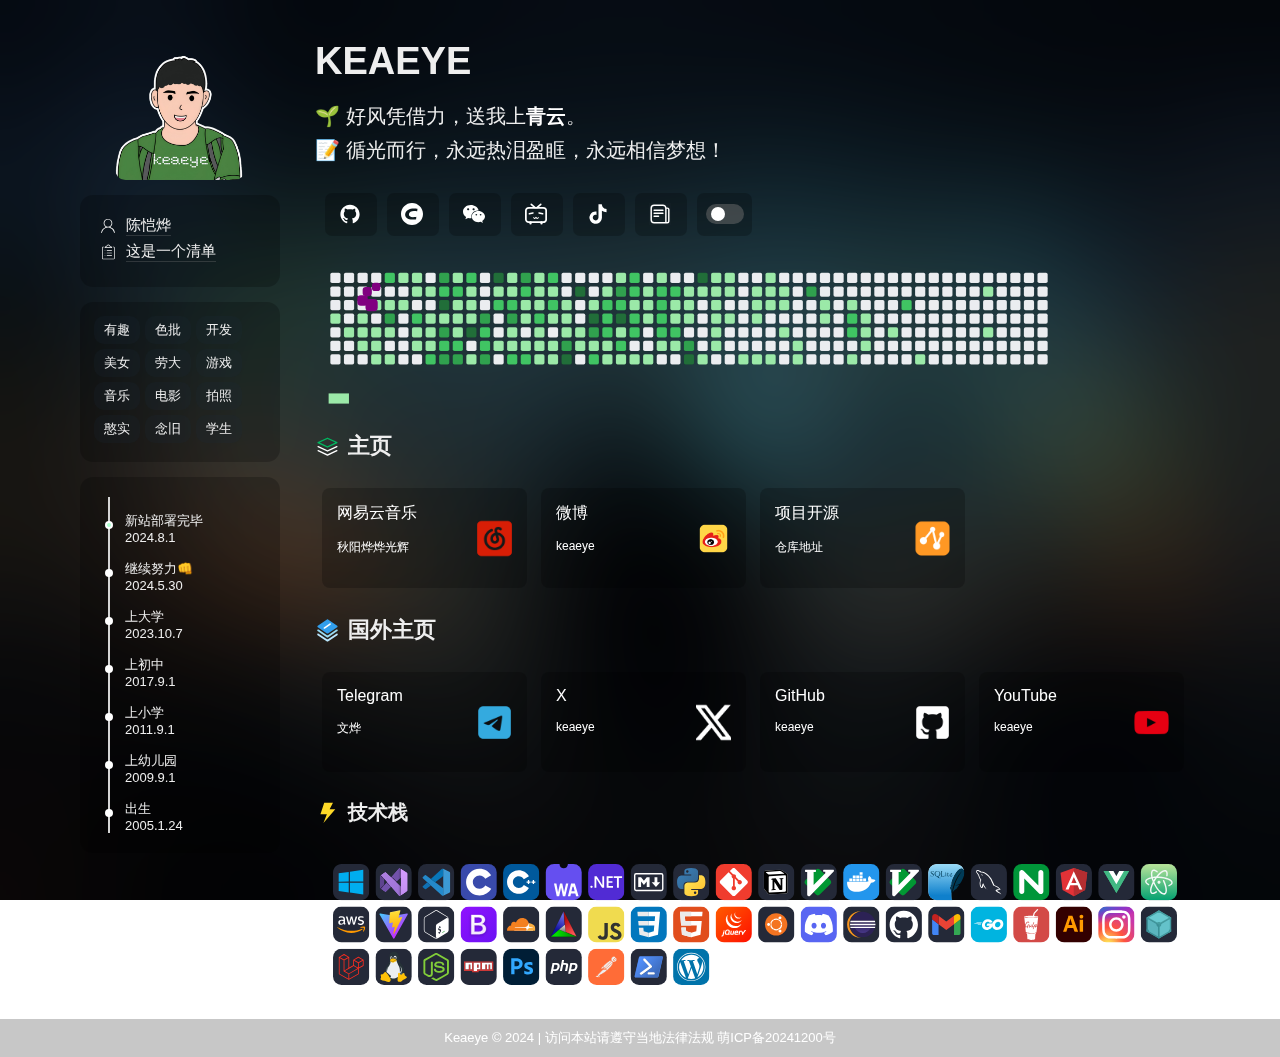
==== commit 7a136db2: "Update index.html" ====
--- a/index.html
+++ b/index.html
@@ -249,7 +249,7 @@
 			<img class="tc-img" src="" alt="" srcset="">
 		</div>
 	</div>
-<div id="xf-MusicPlayer" data-cdnName="https://player.xfyun.club/js"   data-randomSongList="1"></div>
+<div id="xf-MusicPlayer" data-cdnName="https://player.xfyun.club/js"   data-songList="2135133823"data-fadeOutAutoplay></div>
 <script src="https://player.xfyun.club/js/xf-MusicPlayer/js/xf-MusicPlayer.min.js"></script>
 </body>
 <script src="./static/js/script.js"> </script>
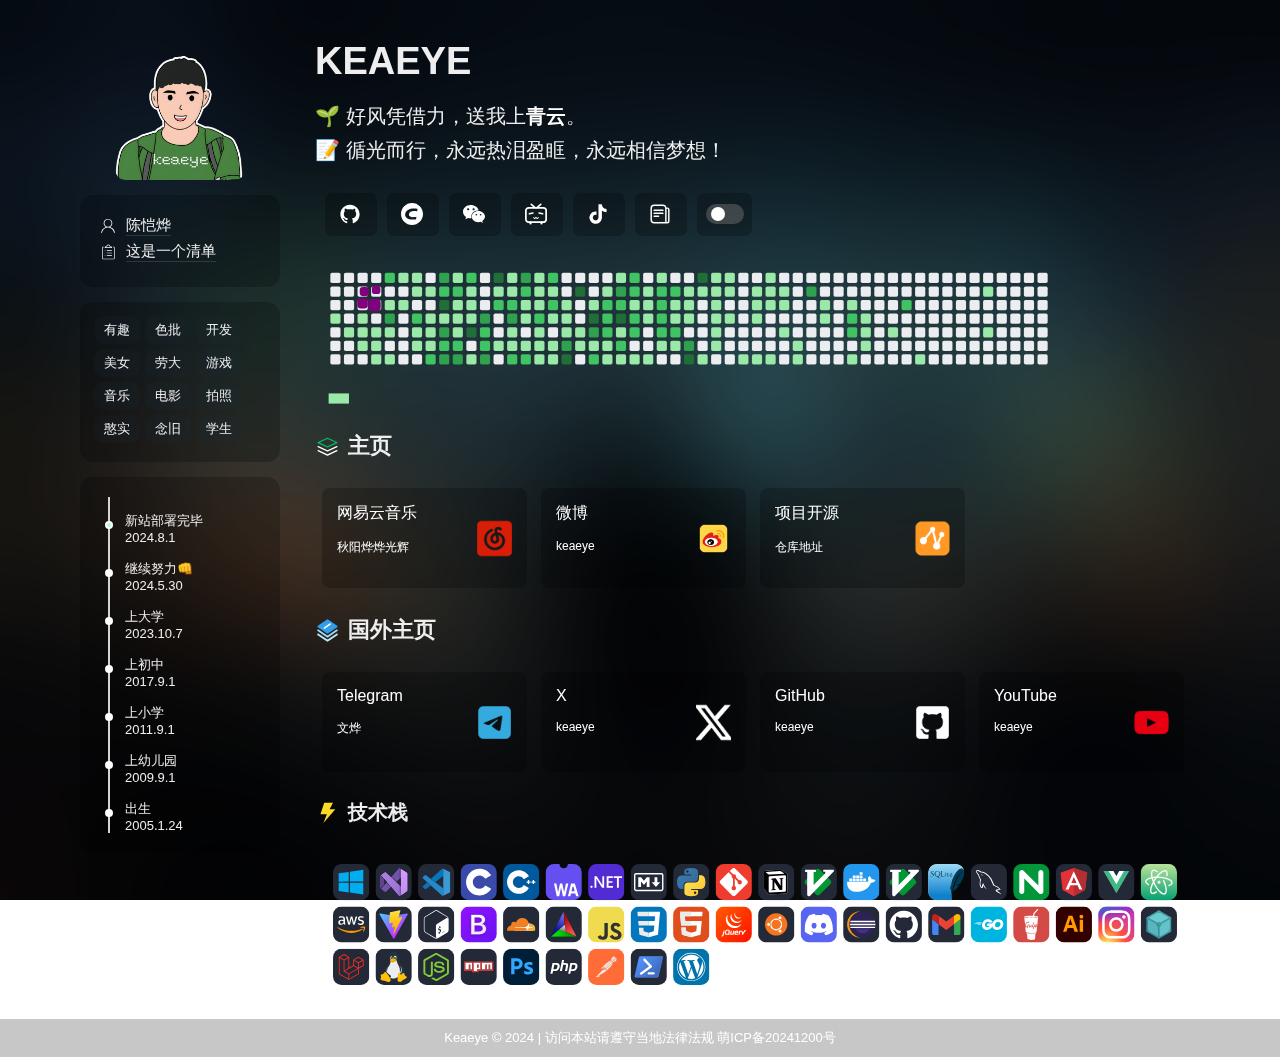
==== commit 8644a4ad: "Update index.html" ====
--- a/index.html
+++ b/index.html
@@ -249,7 +249,7 @@
 			<img class="tc-img" src="" alt="" srcset="">
 		</div>
 	</div>
-<div id="xf-MusicPlayer" data-cdnName="https://player.xfyun.club/js"   data-songList="2135133823"data-fadeOutAutoplay></div>
+<div id="xf-MusicPlayer" data-cdnName="https://player.xfyun.club/js"   data-songList="1"data-fadeOutAutoplay></div>
 <script src="https://player.xfyun.club/js/xf-MusicPlayer/js/xf-MusicPlayer.min.js"></script>
 </body>
 <script src="./static/js/script.js"> </script>
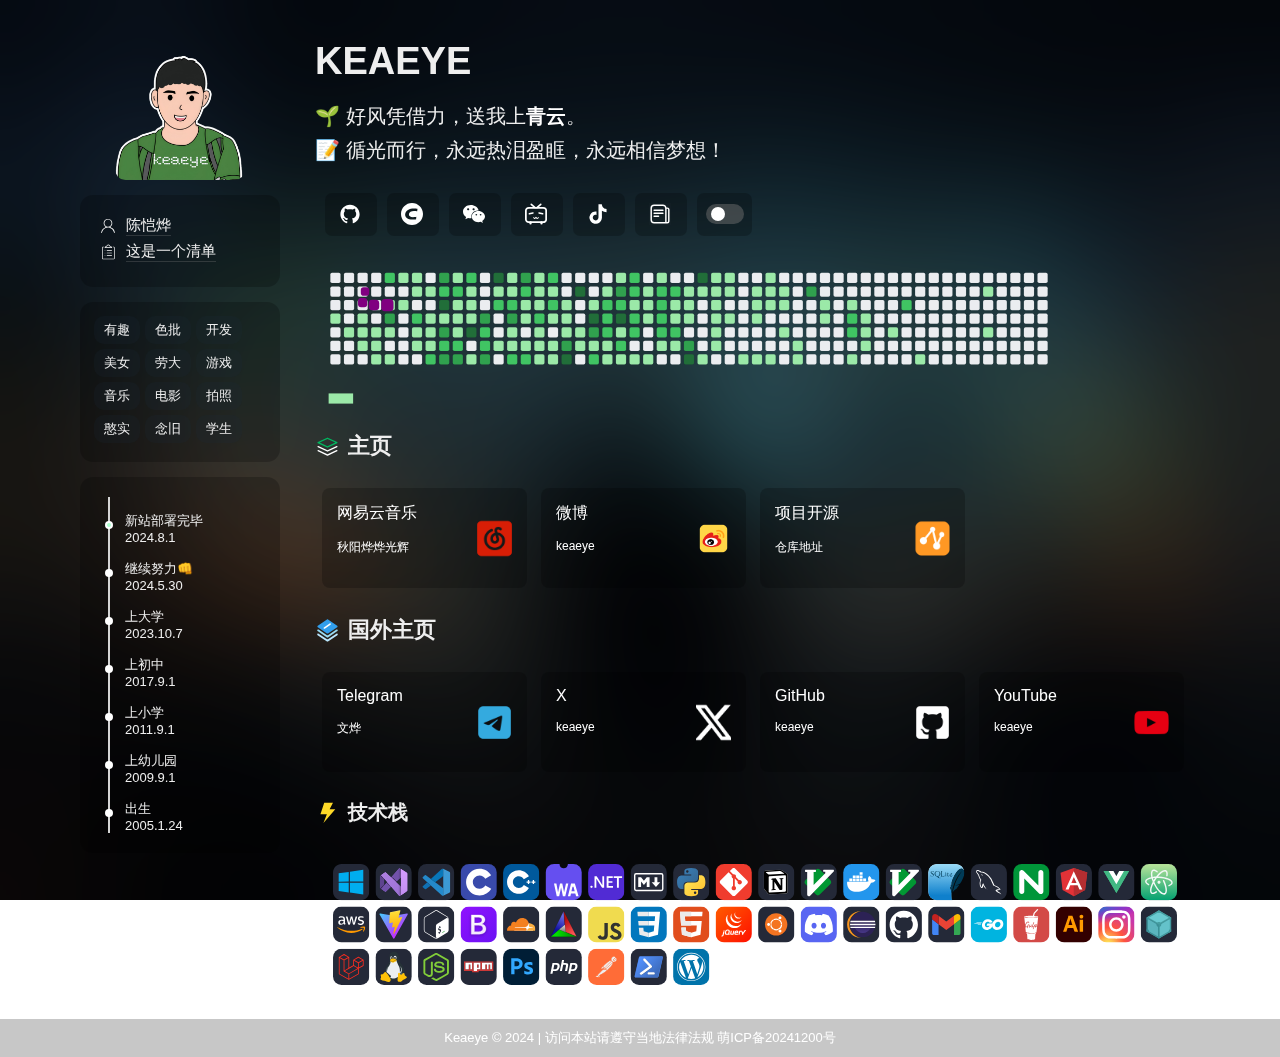
==== commit 5eb3a4c0: "Update index.html" ====
--- a/index.html
+++ b/index.html
@@ -249,7 +249,7 @@
 			<img class="tc-img" src="" alt="" srcset="">
 		</div>
 	</div>
-<div id="xf-MusicPlayer" data-cdnName="https://player.xfyun.club/js"   data-songList="1"data-fadeOutAutoplay></div>
+<div id="xf-MusicPlayer" data-cdnName="https://player.xfyun.club/js"   data-randomSongList="1"></div>
 <script src="https://player.xfyun.club/js/xf-MusicPlayer/js/xf-MusicPlayer.min.js"></script>
 </body>
 <script src="./static/js/script.js"> </script>
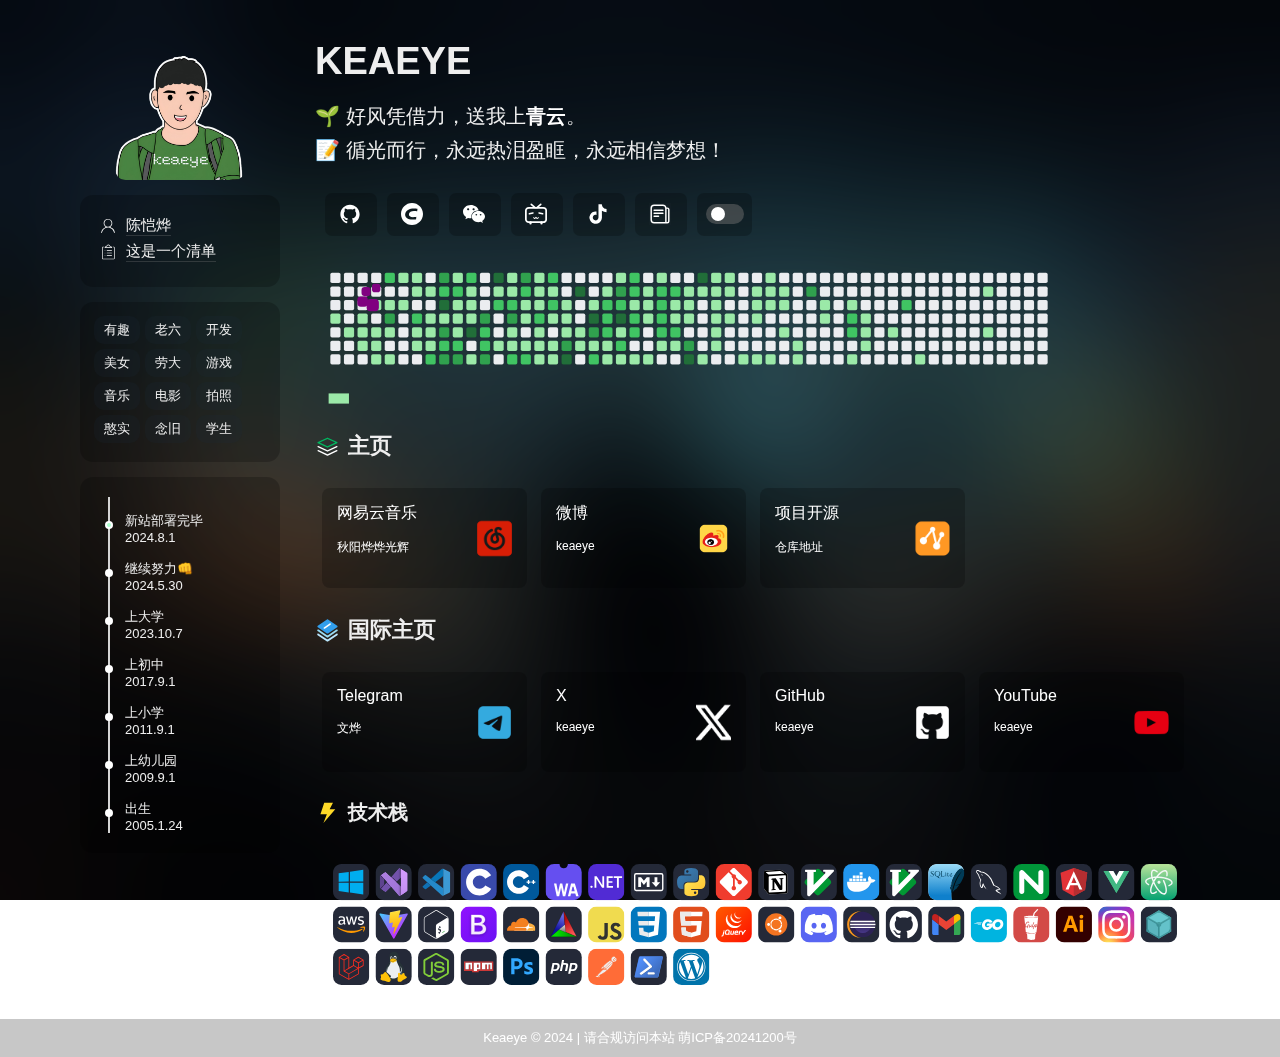
==== commit 93fdfea4: "更新 index.html" ====
--- a/index.html
+++ b/index.html
@@ -6,7 +6,7 @@
 	<title>KEAEYE | 恺烨</title>
 	<link rel="icon" href="./static/img/favicon.ico">
 	<meta name="description" content="I'm keaeye[恺烨]，一名热爱技术，爱捣鼓的人。📝喜欢分享技术，乐于结交朋友。循光而行，永远热泪盈眶，永远相信梦想——陈恺烨">
-	<meta name="keywords" content="keaeye,网络安全,码农,编程,红蓝对抗,CTF,渗透测试,木马病毒,计算机网络,操作系统,逆向工程,Python,Web开发,全栈开发,C语言,汇编,Win32开发,加密与解密,Linux教学编,编程资源,编程学习,计算机,自学编程，恺烨，陈恺烨">
+	<meta name="keywords" content="keaeye,操作系统,逆向工程,Python,Web开发,全栈开发,C语言,汇编,Win32开发,加密与解密,Linux教学编,编程资源,编程学习,计算机,自学编程，恺烨，陈恺烨">
 	<meta name="viewport" content="width=device-width, initial-scale=1.0, maximum-scale=1.0, user-scalable=no">
 	<link rel="stylesheet" href="./static/css/style.css">
 	<link rel="stylesheet" href="./static/css/theme.css">
@@ -16,7 +16,7 @@
 	<div class="container-filter"></div>
 	<div class="container-main">
 		<div class="container-left">
-			<a href="https://keaeye.fun" class="logo" style="background-image: url(./static/img/logo.png);"></a>
+			<a href="https://www.keaeye.fun" class="logo" style="background-image: url(./static/img/logo.png);"></a>
 			<div class="left-div left-des">
 				<div class="left-des-item">
 					<svg t="1717036766762" class="icon" viewBox="0 0 1024 1024" version="1.1" xmlns="http://www.w3.org/2000/svg" p-id="3635" width="256" height="256">
@@ -31,7 +31,7 @@
 			</div>
 			<div class="left-div left-tag">
 				<div class="left-tag-item">有趣</div>
-				<div class="left-tag-item">色批</div>
+				<div class="left-tag-item">老六</div>
 				<div class="left-tag-item">开发</div>
 				<div class="left-tag-item">美女</div>
 				<div class="left-tag-item">劳大</div>
@@ -94,31 +94,31 @@
 		</div>
 		<div class="container-right">
 			<header>
-				<a href="https://keaeye.fun" class="index-logo" style="background-image: url(./static/img/logo.png);"></a>
+				<a href="https://www.keaeye.fun" class="index-logo" style="background-image: url(./static/img/logo.png);"></a>
 				<div class="welcome">KEAEYE</div>
 				<div class="description">🌱 好风凭借力，送我上<span class="purpleText">青云</span>。</div>
 				<div class="description">📝 循光而行，永远热泪盈眶，永远相信梦想！</div>
 
 				<div class="iconContainer">
-					<a class="iconItem" onclick="" target="_blank" href="https://github.com/keaeye">
+					<a class="iconItem" onclick="" target="_blank" href="https://sink.keaeye.fun/gh">
 						<svg t="1704870335945" class="icon" viewBox="0 0 1024 1024" version="1.1" xmlns="http://www.w3.org/2000/svg" p-id="2487">
                             <path d="M511.6 76.3C264.3 76.2 64 276.4 64 523.5 64 718.9 189.3 885 363.8 946c23.5 5.9 19.9-10.8 19.9-22.2v-77.5c-135.7 15.9-141.2-73.9-150.3-88.9C215 726 171.5 718 184.5 703c30.9-15.9 62.4 4 98.9 57.9 26.4 39.1 77.9 32.5 104 26 5.7-23.5 17.9-44.5 34.7-60.8-140.6-25.2-199.2-111-199.2-213 0-49.5 16.3-95 48.3-131.7-20.4-60.5 1.9-112.3 4.9-120 58.1-5.2 118.5 41.6 123.2 45.3 33-8.9 70.7-13.6 112.9-13.6 42.4 0 80.2 4.9 113.5 13.9 11.3-8.6 67.3-48.8 121.3-43.9 2.9 7.7 24.7 58.3 5.5 118 32.4 36.8 48.9 82.7 48.9 132.3 0 102.2-59 188.1-200 212.9 23.5 23.2 38.1 55.4 38.1 91v112.5c0.8 9 0 17.9 15 17.9 177.1-59.7 304.6-227 304.6-424.1 0-247.2-200.4-447.3-447.5-447.3z"  p-id="2488"></path>
                         </svg>
 						<div class="iconTip">Github</div>
 					</a>
-					<a class="iconItem" onclick="" target="_blank" href="http://t.csdnimg.cn/J7cQx">
+					<a class="iconItem" onclick="" target="_blank" href="https://sink.keaeye.fun/csdn">
 						<svg t="1711212145865" class="icon" viewBox="0 0 1024 1024" version="1.1" xmlns="http://www.w3.org/2000/svg" p-id="4451" width="200" height="200"><path d="M512 0c282.784 0 512 229.216 512 512s-229.216 512-512 512S0 794.784 0 512 229.216 0 512 0z m189.952 752l11.2-108.224c-31.904 9.536-100.928 16.128-147.712 16.128-134.464 0-205.728-47.296-195.328-146.304 11.584-110.688 113.152-145.696 232.64-145.696 54.784 0 122.432 8.8 151.296 18.336L768 272.704C724.544 262.24 678.272 256 599.584 256c-203.2 0-388.704 94.88-406.4 263.488C178.336 660.96 303.584 768 535.616 768c80.672 0 138.464-6.432 166.336-16z" fill="#FFFFFF" p-id="4452"></path></svg>
 						<div class="iconTip">CSDN</div>
 					</a>
 					<a class="iconItem" onclick="pop('./static/img/vx.jpg')" href="javascript:void(0)">
 						<svg t="1716999855742" class="icon" viewBox="0 0 1024 1024" version="1.1" xmlns="http://www.w3.org/2000/svg" p-id="5241" width="256" height="256"><path d="M693.248 347.218c11.633 0 23.265 0.86 34.939 2.048C696.852 203.12 540.672 94.74 362.496 94.74 163.348 94.74 0 230.4 0 403.005c0 99.574 54.19 181.453 144.916 244.9L108.79 757.064l126.853-63.816c45.343 8.847 81.879 18.022 126.853 18.022 11.223 0 22.487-0.368 33.71-1.597-7.25-24.085-11.223-49.766-11.223-75.858-0.04-158.147 136.07-286.597 308.265-286.597z m-195.092-98.345c27.279 0 45.342 18.063 45.342 45.343s-18.063 45.342-45.342 45.342c-27.32 0-54.6-18.063-54.6-45.342 0.41-27.239 27.689-45.343 54.6-45.343zM244.49 339.599c-27.32 0-54.6-18.063-54.6-45.342s27.28-45.343 54.6-45.343c27.28 0 45.302 18.063 45.302 45.343 0 26.87-18.022 45.342-45.302 45.342zM1024 629.801c0-144.876-144.916-262.922-307.896-262.922-172.606 0-308.265 118.046-308.265 262.922 0 145.326 135.7 262.963 308.265 262.963 36.126 0 72.622-9.257 108.748-18.063l99.574 54.6-27.28-90.727C969.81 783.974 1024 711.27 1024 629.801z m-407.839-45.343c-18.022 0-36.126-18.022-36.126-36.126 0-18.023 18.063-36.127 36.126-36.127 27.32 0 45.343 18.063 45.343 36.127 0 18.063-18.022 36.126-45.343 36.126z m199.516 0c-18.063 0-36.126-18.022-36.126-36.126 0-18.023 18.022-36.127 36.126-36.127 27.28 0 45.343 18.063 45.343 36.127 0 18.063-18.473 36.126-45.343 36.126z m0 0" fill="#ffffff" p-id="5242"></path></svg>
-						<div class="iconTip">微信号</div>
-					</a>
-					<a class="iconItem" onclick="" target="_blank" href="https://b23.tv/58L9prE">
+						<div class="iconTip">微信</div>
+					</a>
+					<a class="iconItem" onclick="" target="_blank" href="https://sink.keaeye.fun/bilibili">
 						<svg t="1716999901986" class="icon" viewBox="0 0 1071 1024" version="1.1" xmlns="http://www.w3.org/2000/svg" p-id="6380" width="256" height="256"><path d="M887.365188 952.783894H184.455499C82.758914 952.783894 0 876.72402 0 783.272408V336.111466c0-93.477378 82.758914-169.537251 184.455499-169.537252h704.043373c51.969094 0 101.67082 20.225949 136.377002 55.498973A159.256801 159.256801 0 0 1 1071.846453 336.420652V783.272408c0 93.451613-82.758914 169.511486-184.481265 169.511486zM184.455499 251.600495c-54.829069 0-99.429218 37.901109-99.429218 84.510971V783.272408c0 46.609861 44.600149 84.51097 99.429218 84.51097H887.365188c54.829069 0 99.429218-37.901109 99.429218-84.51097V335.415796a74.539706 74.539706 0 0 0-22.570613-53.72115c-18.808844-19.11803-46.377972-30.09415-75.750687-30.094151z" fill="#ffffff" p-id="6381"></path><path d="M397.794168 495.316736L219.651226 535.923226a36.355177 36.355177 0 0 1-15.175903-71.112889l178.142942-40.55496a35.8141 35.8141 0 0 1 43.131513 27.955611c4.302845 19.169562-8.786049 38.854434-27.95561 43.157279zM674.052285 495.316736c-19.169562-4.302845-32.258456-23.987717-27.955611-43.157279a35.8141 35.8141 0 0 1 43.131514-27.955611l178.142941 40.55496a36.355177 36.355177 0 0 1-15.175902 71.112889l-178.142942-40.554959zM268.811876 1023.999845a56.684187 56.684187 0 0 1-56.684187-56.813015v-42.590437a56.684187 56.684187 0 1 1 113.600264 0v42.590437a56.684187 56.684187 0 0 1-56.684187 56.813015zM803.034577 1023.999845a56.684187 56.684187 0 0 1-56.813015-56.813015v-42.590437a56.684187 56.684187 0 1 1 113.600264 0v42.590437a56.684187 56.684187 0 0 1-56.684187 56.813015z" fill="#ffffff" p-id="6382"></path><path d="M248.918821 42.946487m26.538343-29.671097l0 0q26.538343-29.671097 56.20944-3.132755l185.900469 166.272595q29.671097 26.538343 3.132754 56.20944l0 0q-26.538343 29.671097-56.20944 3.132755l-185.900468-166.272595q-29.671097-26.538343-3.132755-56.20944Z" fill="#ffffff" p-id="6383"></path><path d="M577.629382 262.330313m-26.538343-29.671098l0 0q-26.538343-29.671097 3.132755-56.20944l185.900468-166.272595q29.671097-26.538343 56.209441 3.132755l0 0q26.538343 29.671097-3.132755 56.20944l-185.900468 166.272595q-29.671097 26.538343-56.209441-3.132755Z" fill="#ffffff" p-id="6384"></path><path d="M595.621982 756.373184a39.447041 39.447041 0 0 1-30.738289-14.686357L533.346672 702.677799l-32.438814 38.467951a39.730462 39.730462 0 0 1-55.473207 5.153108l-44.316729-36.535535a23.188986 23.188986 0 1 1 29.501543-35.762569l39.163621 32.258455 33.495202-39.601634a39.6274 39.6274 0 0 1 61.038563 0.566842l32.722236 40.323069 45.424646-33.933215A23.188986 23.188986 0 1 1 669.904033 710.665117l-50.655051 37.798047a39.369745 39.369745 0 0 1-23.627 7.91002z" fill="#ffffff" p-id="6385"></path></svg>
 						<div class="iconTip">B站</div>
 					</a>
-					<a class="iconItem" onclick="" target="_blank" href="https://v.douyin.com/iMnqpuas/ 4@5.com :3pm">
+					<a class="iconItem" onclick="" target="_blank" href="https://sink.keaeye.fun/douyin/ 4@5.com :3pm">
 						<svg t="1717000121898" class="icon" viewBox="0 0 1024 1024" version="1.1" xmlns="http://www.w3.org/2000/svg" p-id="10944" width="256" height="256"><path d="M909.994667 309.475556v-34.702223a241.208889 241.208889 0 0 1-45.511111-4.892444 222.321778 222.321778 0 0 1-71.68-29.184 23.324444 23.324444 0 0 0-4.664889-4.380445 192.170667 192.170667 0 0 1-69.518223-76.458666 238.933333 238.933333 0 0 1-22.755555-63.146667h-0.853333a209.635556 209.635556 0 0 1-3.470223-39.822222H534.357333c0 75.719111 0.284444 151.438222-0.341333 227.157333v396.458667a131.413333 131.413333 0 0 1-61.781333 109.624889 130.104889 130.104889 0 0 1-130.844445 4.608 160.824889 160.824889 0 0 1-39.822222-32.597334 124.586667 124.586667 0 0 1-29.980444-67.527111 133.575111 133.575111 0 0 1 13.482666-74.922666 113.777778 113.777778 0 0 1 28.444445-35.328 159.288889 159.288889 0 0 1 66.673777-31.914667 110.705778 110.705778 0 0 1 61.952 1.877333V476.216889c0-15.246222 0.455111-30.549333-0.341333-45.511111-0.512-12.231111 0-24.462222 0-36.693334a287.345778 287.345778 0 0 0-190.236444 39.822223 290.133333 290.133333 0 0 0-95.630223 95.630222 286.890667 286.890667 0 0 0 79.644445 384.398222l2.104889 1.820445a283.192889 283.192889 0 0 0 104.106666 45.056 332.288 332.288 0 0 0 80.611556 6.485333 264.533333 264.533333 0 0 0 148.992-50.517333 297.187556 297.187556 0 0 0 81.009778-91.192889 310.556444 310.556444 0 0 0 42.040889-134.030223c0.967111-12.856889 0.398222-25.713778 0.341333-38.570666a35145.955556 35145.955556 0 0 1-0.967111-289.678222 371.427556 371.427556 0 0 0 216.177778 67.811555V309.475556z" fill="#ffffff" p-id="10945"></path></svg>
 						<div class="iconTip">抖音</div>
 					</a>
@@ -149,7 +149,7 @@
 				</div>
 
 				<div class="projectList">
-					<a class="projectItem a" target="_blank" href="https://y.music.163.com/m/user?id=1395076353">
+					<a class="projectItem a" target="_blank" href="https://sink.keaeye.fun/wyy">
 					<div class="projectItemLeft">
 						<h1>网易云音乐</h1>
 						<p>秋阳烨烨光辉</p>
@@ -159,7 +159,7 @@
 					</div>
 					</a>
 
-					<a class="projectItem a" target="_blank" href="https://weibo.com/u/6434882560">
+					<a class="projectItem a" target="_blank" href="https://sink.keaeye.fun/wb">
 						<div class="projectItemLeft">
 							<h1>微博</h1>
 							<p>keaeye</p>
@@ -169,7 +169,7 @@
 						</div>
 					</a>
 
-                                       <a class="projectItem b" target="_blank" href="https://github.com/keaeye/keaeye.github.io">
+                                       <a class="projectItem b" target="_blank" href="https://github.com/keaeye/keaeye">
 						<div class="projectItemLeft">
 							<h1>项目开源</h1>
 							<p>仓库地址</p>
@@ -182,11 +182,11 @@
 				</div>
 				<div class="title">
 					<svg t="1717040026147" class="icon" viewBox="0 0 1024 1024" version="1.1" xmlns="http://www.w3.org/2000/svg" p-id="9734" width="256" height="256"><path d="M491.008 966.016L106.88 703.104c-18.944-12.928-21.632-39.808-5.76-56.32 12.416-12.8 32.128-15.104 47.104-5.248L491.52 867.968c12.416 8.192 28.544 8.192 40.832 0l342.4-227.2c14.976-9.856 34.816-7.68 47.232 5.248l0.896 0.896c15.744 16.512 13.056 43.264-5.888 56.192L532.864 966.016c-12.672 8.704-29.184 8.704-41.856 0z" fill="#BAE7FF" p-id="9735"></path><path d="M491.008 799.744L106.88 536.704c-18.944-12.928-21.632-39.808-5.76-56.32 12.416-12.8 32.128-15.104 47.104-5.248L491.52 701.568c12.416 8.192 28.544 8.192 40.832 0l342.4-227.2c14.976-9.984 34.816-7.68 47.232 5.248l0.896 0.896c15.744 16.512 13.056 43.264-5.888 56.192L532.864 799.744c-12.672 8.576-29.184 8.576-41.856 0z" fill="#99DBF2" p-id="9736"></path><path d="M491.008 633.344L115.456 376.192c-21.504-14.72-21.504-46.464 0-61.184L491.008 57.984c12.672-8.576 29.184-8.576 41.856 0l375.552 257.152c21.504 14.72 21.504 46.464 0 61.184L532.864 633.344c-12.672 8.576-29.184 8.576-41.856 0z" fill="#319EEC" p-id="9737"></path><path d="M636.288 279.424L401.024 439.168c-15.104 10.24-35.968 6.272-46.208-8.832s-6.272-35.968 8.832-46.208l235.264-159.744c15.104-10.24 35.968-6.272 46.208 8.832s6.272 35.968-8.832 46.208z" fill="#FFFFFF" p-id="9738"></path></svg>
-					国外主页
+					国际主页
 				</div>
 
 				<div class="projectList">
-					<a class="projectItem b" target="_blank" href="https://t.me/keaeye">
+					<a class="projectItem b" target="_blank" href="https://sink.keaeye.fun/tg">
 						<div class="projectItemLeft">
 							<h1>Telegram</h1>
 							<p>文烨</p>
@@ -196,7 +196,7 @@
 						</div>
 					</a>
 
-					<a class="projectItem b" target="_blank" href="https://x.com/chen050124?t=INW8PSda0GGayMvz7vIZtw&s=09">
+					<a class="projectItem b" target="_blank" href="https://sink.keaeye.fun/x">
 						<div class="projectItemLeft">
 							<h1>X</h1>
 							<p>keaeye</p>
@@ -206,7 +206,7 @@
 						</div>
 					</a>
 
-					<a class="projectItem b" target="_blank" href="https://github.com/keaeye">
+					<a class="projectItem b" target="_blank" href="https://sink.keaeye.fun/gh">
 						<div class="projectItemLeft">
 							<h1>GitHub</h1>
 							<p>keaeye</p>
@@ -216,7 +216,7 @@
 						</div>
 					</a>
 					
-					<a class="projectItem b" target="_blank" href="https://youtube.com/@keaeye?si=I_HWl1Apapp260wF">
+					<a class="projectItem b" target="_blank" href="https://sink.keaeye.fun/yt">
 						<div class="projectItemLeft">
 							<h1>YouTube</h1>
 							<p>keaeye</p>
@@ -241,7 +241,7 @@
 		</div>
 	</div>
 	<footer>
-		Keaeye © 2024 | <a target="_blank" href="https://keaeye.fun/"> 访问本站请遵守当地法律法规 </a>
+		Keaeye © 2024 | <a target="_blank" href="https://www.keaeye.fun/"> 请合规访问本站 </a>
 <a href="https://icp.gov.moe/?keyword=20241200" target="_blank">萌ICP备20241200号</a>
 	</footer>
 	<div class="tc">
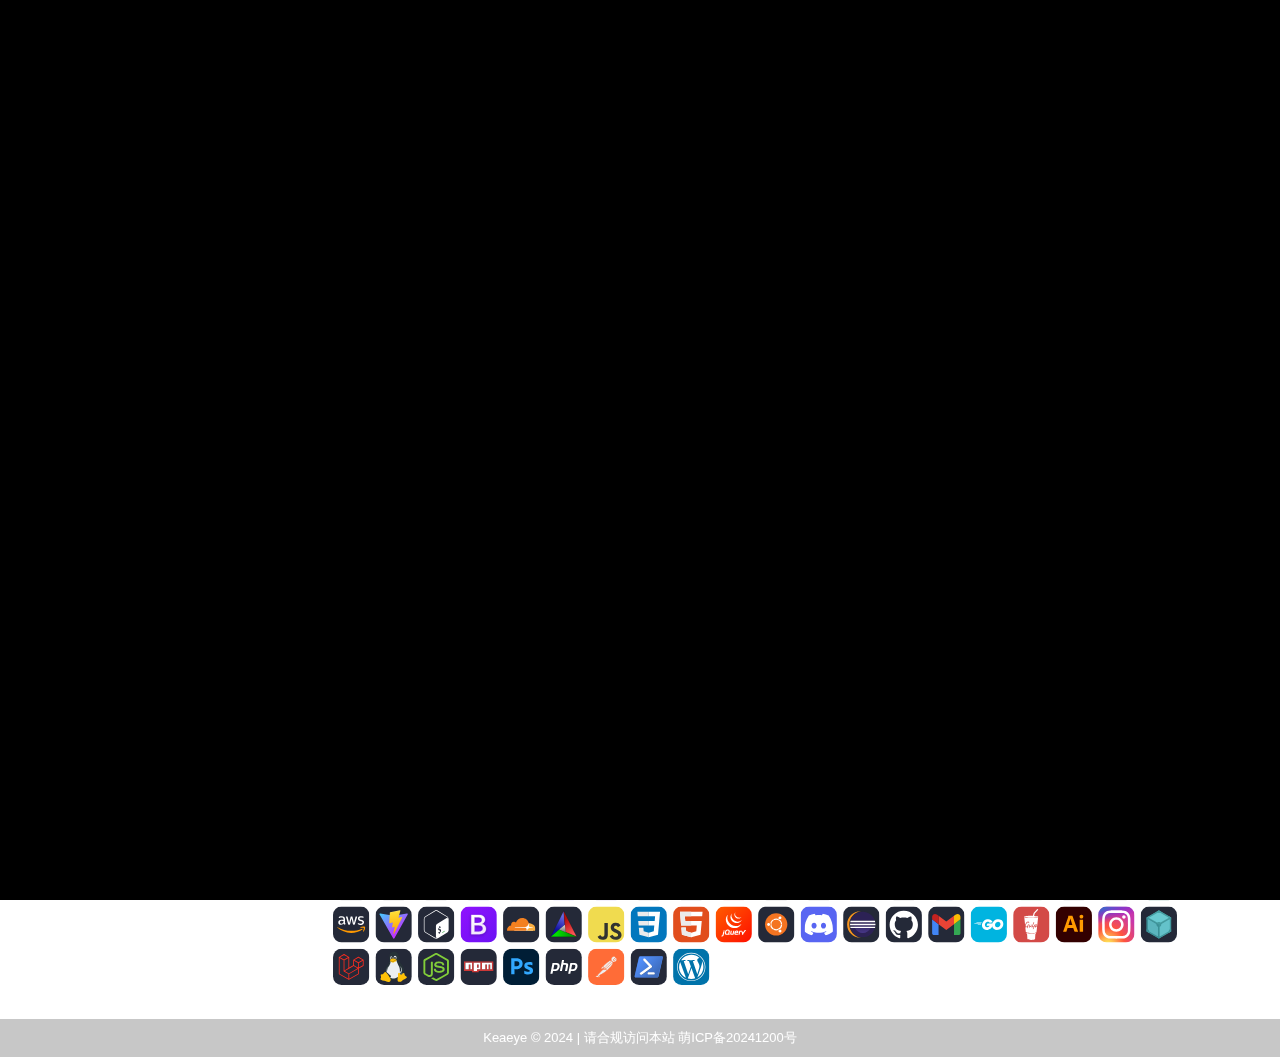
==== commit 6b944b7a: "Update index.html" ====
--- a/index.html
+++ b/index.html
@@ -1,18 +1,62 @@
 <!DOCTYPE html>
 <html id="html">
 <head>
-	<meta charset="utf-8">
-	<meta http-equiv="X-UA-Compatible" content="IE=edge">
-	<title>KEAEYE | 恺烨</title>
-	<link rel="icon" href="./static/img/favicon.ico">
-	<meta name="description" content="I'm keaeye[恺烨]，一名热爱技术，爱捣鼓的人。📝喜欢分享技术，乐于结交朋友。循光而行，永远热泪盈眶，永远相信梦想——陈恺烨">
-	<meta name="keywords" content="keaeye,操作系统,逆向工程,Python,Web开发,全栈开发,C语言,汇编,Win32开发,加密与解密,Linux教学编,编程资源,编程学习,计算机,自学编程，恺烨，陈恺烨">
-	<meta name="viewport" content="width=device-width, initial-scale=1.0, maximum-scale=1.0, user-scalable=no">
-	<link rel="stylesheet" href="./static/css/style.css">
-	<link rel="stylesheet" href="./static/css/theme.css">
+    <meta charset="utf-8">
+    <meta http-equiv="X-UA-Compatible" content="IE=edge">
+    <title>KEAEYE | 恺烨</title>
+    <link rel="icon" href="./static/img/favicon.ico">
+    <meta name="description" content="I'm keaeye[恺烨]，一名热爱技术，爱捣鼓的人。📝喜欢分享技术，乐于结交朋友。循光而行，永远热泪盈眶，永远相信梦想——陈恺烨">
+    <meta name="keywords" content="keaeye,操作系统,逆向工程,Python,Web开发,全栈开发,C语言,汇编,Win32开发,加密与解密,Linux教学编,编程资源,编程学习,计算机,自学编程，恺烨，陈恺烨">
+    <meta name="viewport" content="width=device-width, initial-scale=1.0, maximum-scale=1.0, user-scalable=no">
+    <link rel="stylesheet" href="./static/css/style.css">
+    <link rel="stylesheet" href="./static/css/theme.css">
+
+    <!-- 欢迎动画的 CSS -->
+    <style>
+        #welcome-screen {
+            position: fixed;
+            top: 0;
+            left: 0;
+            width: 100%;
+            height: 100%;
+            background-color: #000;
+            display: flex;
+            align-items: center;
+            justify-content: center;
+            z-index: 9999;
+        }
+        #welcome-logo {
+            width: 150px;
+            height: auto;
+            opacity: 0;
+            animation: fadeInOut 3s ease-in-out;
+        }
+        @keyframes fadeInOut {
+            0% { opacity: 0; transform: scale(0.5); }
+            50% { opacity: 1; transform: scale(1); }
+            100% { opacity: 0; transform: scale(1.5); }
+        }
+    </style>
+
+    <!-- 欢迎动画的 JS -->
+    <script>
+        window.onload = function () {
+            setTimeout(function () {
+                document.getElementById("welcome-screen").style.display = "none"; // 隐藏欢迎屏幕
+                document.querySelector(".container-filter").style.display = "block"; // 显示主内容
+                document.querySelector(".container-main").style.display = "block"; // 显示主内容
+            }, 3000); // 动画持续时间
+        };
+    </script>
 </head>
 
 <body>
+    <!-- 欢迎屏幕 -->
+    <div id="welcome-screen">
+        <img id="welcome-logo" src="./static/img/logotext.png" alt="KEAEYE">
+    </div>
+
+    <!-- 页面内容 -->
 	<div class="container-filter"></div>
 	<div class="container-main">
 		<div class="container-left">
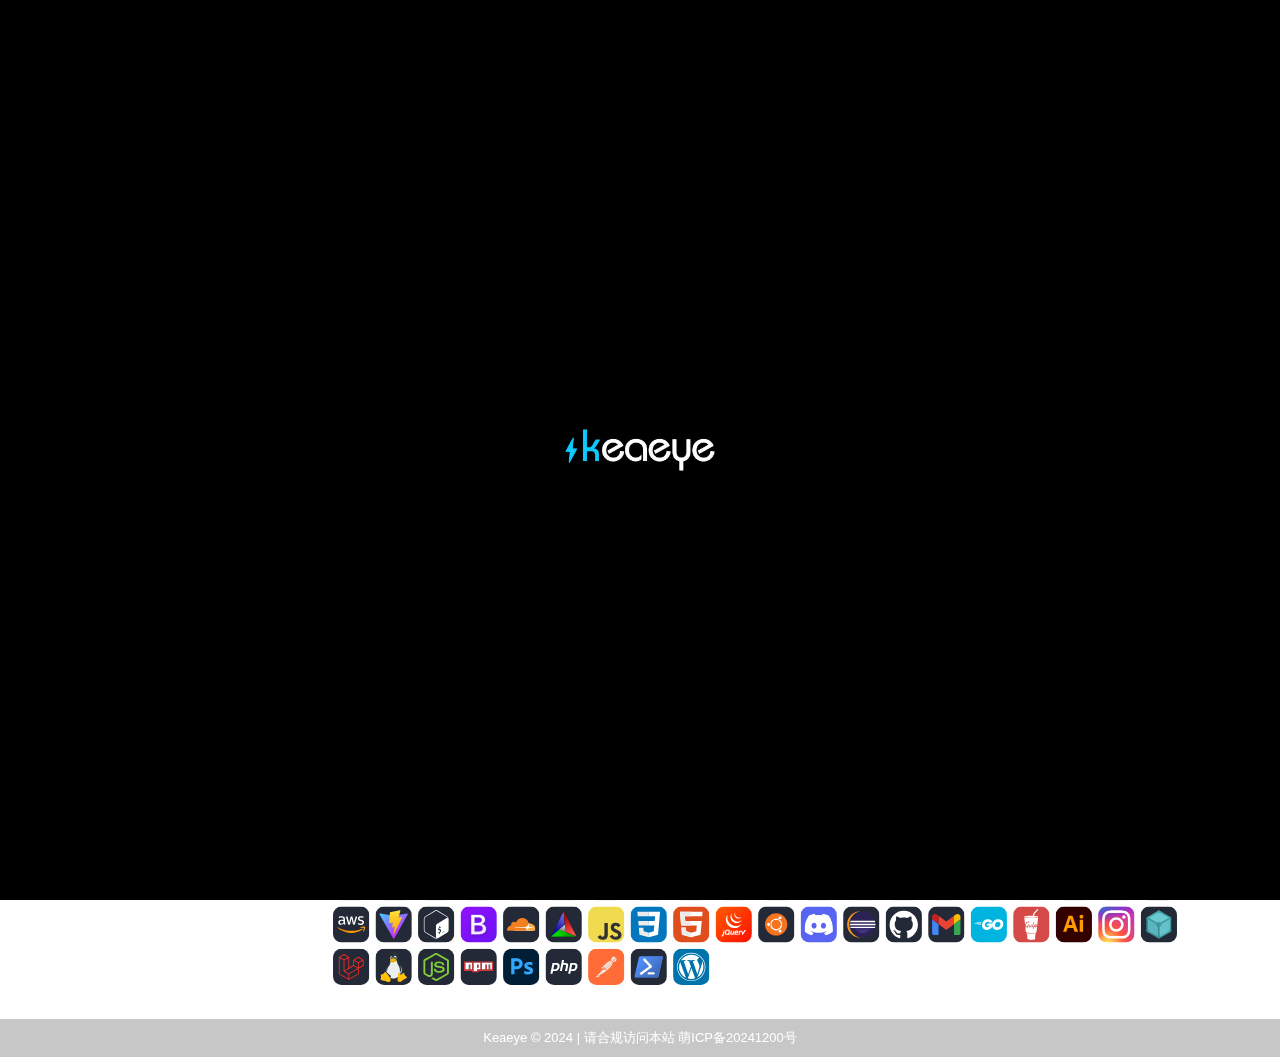
==== commit ad837d42: "Update index.html" ====
--- a/index.html
+++ b/index.html
@@ -24,15 +24,17 @@
             align-items: center;
             justify-content: center;
             z-index: 9999;
+            opacity: 1;
+            transition: opacity 2s ease-out; /* 控制背景渐变 */
         }
         #welcome-logo {
             width: 150px;
             height: auto;
-            opacity: 0;
-            animation: fadeInOut 3s ease-in-out;
+            opacity: 1;
+            animation: fadeInOut 3s ease-in-out forwards;
         }
         @keyframes fadeInOut {
-            0% { opacity: 0; transform: scale(0.5); }
+            0% { opacity: 1; transform: scale(0.5); }
             50% { opacity: 1; transform: scale(1); }
             100% { opacity: 0; transform: scale(1.5); }
         }
@@ -42,14 +44,19 @@
     <script>
         window.onload = function () {
             setTimeout(function () {
-                document.getElementById("welcome-screen").style.display = "none"; // 隐藏欢迎屏幕
-                document.querySelector(".container-filter").style.display = "block"; // 显示主内容
-                document.querySelector(".container-main").style.display = "block"; // 显示主内容
+                // 控制欢迎动画淡出
+                document.getElementById("welcome-screen").style.opacity = "0";
+                
+                // 延迟显示页面内容
+                setTimeout(function () {
+                    document.getElementById("welcome-screen").style.display = "none"; // 隐藏欢迎屏幕
+                    document.querySelector(".container-filter").style.display = "block"; // 显示主内容
+                    document.querySelector(".container-main").style.display = "block"; // 显示主内容
+                }, 2000); // 等待背景透明化后再隐藏欢迎屏幕
             }, 3000); // 动画持续时间
         };
     </script>
 </head>
-
 <body>
     <!-- 欢迎屏幕 -->
     <div id="welcome-screen">
